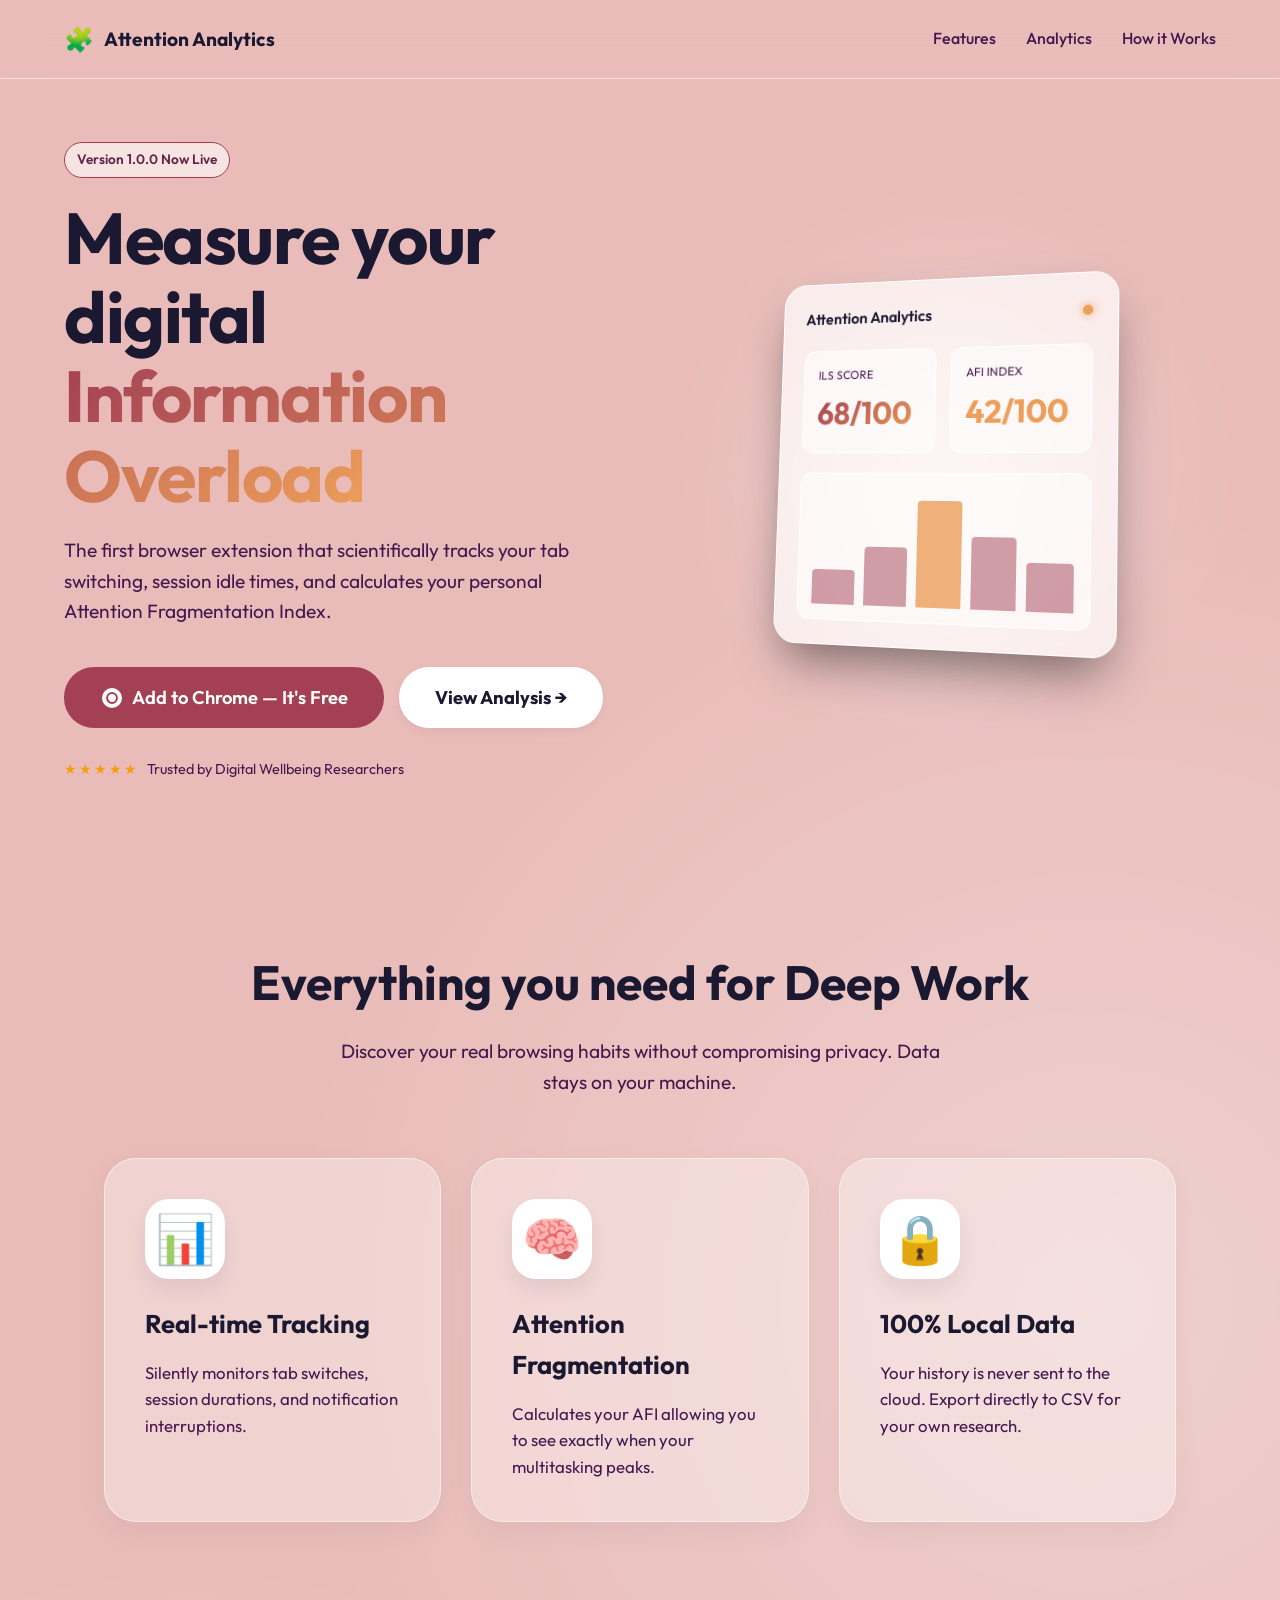
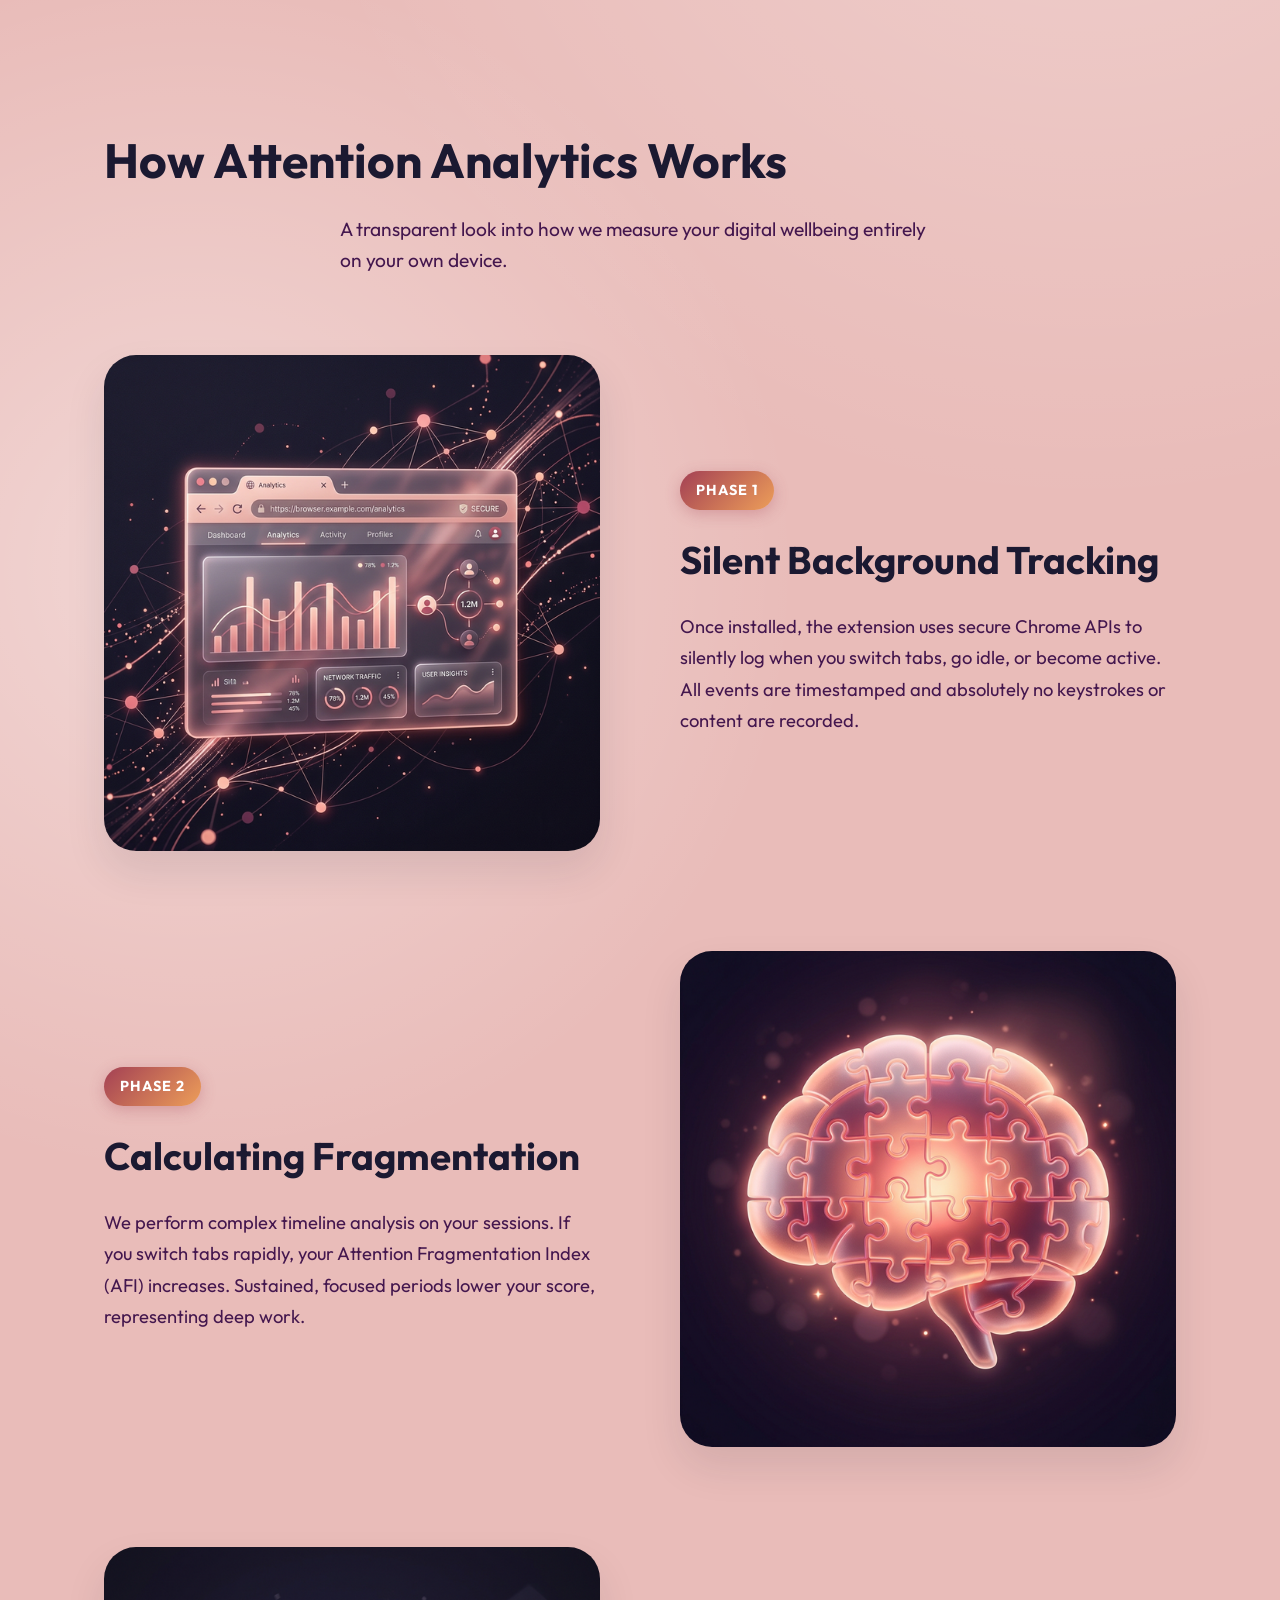
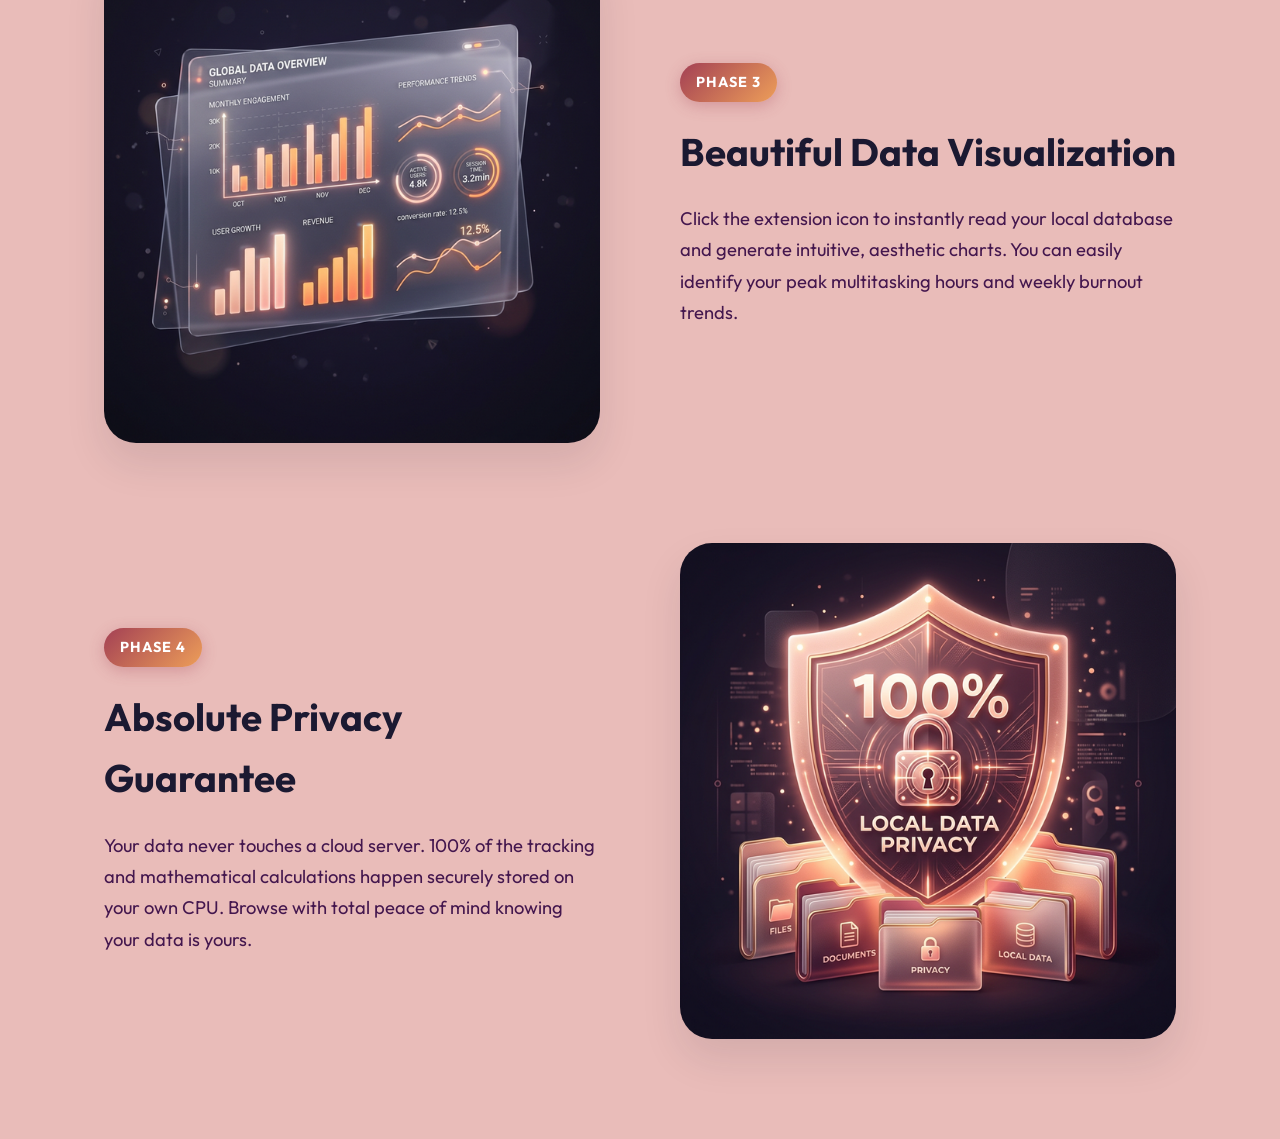
==== attention-website/index.html @ 777fd1c7 "feat: redesign how it works with 3D generated image assets and zig-zag layout" ====
<!DOCTYPE html>
<html lang="en">

<head>
  <meta charset="UTF-8">
  <meta name="viewport" content="width=device-width, initial-scale=1.0">
  <title>Attention Analytics | Regain Your Focus</title>
  <meta name="description"
    content="A powerful Chrome Extension that measures information overload and attention fragmentation using your real browsing activity.">
  <link rel="stylesheet" href="style.css">
  <!-- Fonts -->
  <link rel="preconnect" href="https://fonts.googleapis.com">
  <link rel="preconnect" href="https://fonts.gstatic.com" crossorigin>
  <link href="https://fonts.googleapis.com/css2?family=Outfit:wght@300;400;500;600;700&display=swap" rel="stylesheet">
</head>

<body>

  <!-- Navigation -->
  <nav class="navbar">
    <div class="logo">
      <div class="logo-icon">🧩</div>
      <span class="logo-text">Attention Analytics</span>
    </div>
    <div class="nav-links">
      <a href="#features" class="active">Features</a>
      <a href="analytics.html">Analytics</a>
      <a href="#how">How it Works</a>
    </div>
  </nav>

  <!-- Hero Section -->
  <header class="hero">
    <div class="hero-content">
      <div class="badge">Version 1.0.0 Now Live</div>
      <h1 class="hero-title">Measure your digital <span class="gradient-text">Information Overload</span></h1>
      <p class="hero-subtitle">The first browser extension that scientifically tracks your tab switching, session idle
        times, and calculates your personal Attention Fragmentation Index.</p>

      <div class="hero-cta">
        <button class="btn btn-primary btn-large" onclick="triggerInstall()">
          <svg class="chrome-icon" viewBox="0 0 24 24" fill="currentColor">
            <path
              d="M12 2A10 10 0 0 0 2 12a10 10 0 0 0 10 10 10 10 0 0 0 10-10A10 10 0 0 0 12 2Zm0 4.1a5.9 5.9 0 0 1 5.9 5.9 6 6 0 0 1-5.9 6.1 6 6 0 0 1-5.9-6.1A5.9 5.9 0 0 1 12 6.1Zm0 2a3.9 3.9 0 0 0-3.9 3.9A3.9 3.9 0 0 0 12 16a4 4 0 0 0 3.9-4 3.9 3.9 0 0 0-3.9-3.9Z" />
          </svg>
          Add to Chrome — It's Free
        </button>
        <a href="analytics.html" class="btn btn-secondary btn-large">View Analysis →</a>
      </div>
      <div class="social-proof">
        <span class="stars">★★★★★</span> Trusted by Digital Wellbeing Researchers
      </div>
    </div>

    <div class="hero-visual">
      <div class="glass-orb orb-1"></div>
      <div class="glass-orb orb-2"></div>

      <!-- Mock Extension UI -->
      <div class="mock-extension">
        <div class="mock-header">
          <span>Attention Analytics</span>
          <span class="status-dot"></span>
        </div>
        <div class="mock-score-board">
          <div class="mock-score-card">
            <span class="mock-score-title">ILS Score</span>
            <span class="mock-score-val gradient-text">68/100</span>
          </div>
          <div class="mock-score-card">
            <span class="mock-score-title">AFI Index</span>
            <span class="mock-score-val text-warning">42/100</span>
          </div>
        </div>
        <div class="mock-chart">
          <!-- Small CSS chart visualization -->
          <div class="bar" style="height: 30%"></div>
          <div class="bar" style="height: 50%"></div>
          <div class="bar bar-peak" style="height: 90%"></div>
          <div class="bar" style="height: 60%"></div>
          <div class="bar" style="height: 40%"></div>
        </div>
      </div>
    </div>
  </header>

  <!-- Features Grid -->
  <section id="features" class="features">
    <div class="section-title">
      <h2>Everything you need for Deep Work</h2>
      <p>Discover your real browsing habits without compromising privacy. Data stays on your machine.</p>
    </div>

    <div class="features-grid">
      <div class="feature-card">
        <div class="feature-icon">📊</div>
        <h3>Real-time Tracking</h3>
        <p>Silently monitors tab switches, session durations, and notification interruptions.</p>
      </div>
      <div class="feature-card">
        <div class="feature-icon">🧠</div>
        <h3>Attention Fragmentation</h3>
        <p>Calculates your AFI allowing you to see exactly when your multitasking peaks.</p>
      </div>
      <div class="feature-card">
        <div class="feature-icon">🔒</div>
        <h3>100% Local Data</h3>
        <p>Your history is never sent to the cloud. Export directly to CSV for your own research.</p>
      </div>
    </div>
  </section>

  <!-- How It Works Section -->
  <section id="how" class="how-it-works">
    <div class="section-title">
      <h2>How Attention Analytics Works</h2>
      <p>A transparent look into how we measure your digital wellbeing entirely on your own device.</p>
    </div>

    <div class="how-steps">
      <!-- Step 1 -->
      <div class="how-step">
        <div class="how-image">
          <img src="assets/how-tracking.png" alt="Silent Background Tracking Illustration">
        </div>
        <div class="how-content">
          <div class="step-badge">Phase 1</div>
          <h3>Silent Background Tracking</h3>
          <p>Once installed, the extension uses secure Chrome APIs to silently log when you switch tabs, go idle, or become active. All events are timestamped and absolutely no keystrokes or content are recorded.</p>
        </div>
      </div>
      
      <!-- Step 2 -->
      <div class="how-step reverse">
        <div class="how-image">
          <img src="assets/how-fragmentation.png" alt="Calculating Fragmentation Illustration">
        </div>
        <div class="how-content">
          <div class="step-badge">Phase 2</div>
          <h3>Calculating Fragmentation</h3>
          <p>We perform complex timeline analysis on your sessions. If you switch tabs rapidly, your Attention Fragmentation Index (AFI) increases. Sustained, focused periods lower your score, representing deep work.</p>
        </div>
      </div>

      <!-- Step 3 -->
      <div class="how-step">
        <div class="how-image">
          <img src="assets/how-visualization.png" alt="Visualizing Your Digital Diet Illustration">
        </div>
        <div class="how-content">
          <div class="step-badge">Phase 3</div>
          <h3>Beautiful Data Visualization</h3>
          <p>Click the extension icon to instantly read your local database and generate intuitive, aesthetic charts. You can easily identify your peak multitasking hours and weekly burnout trends.</p>
        </div>
      </div>

      <!-- Step 4 -->
      <div class="how-step reverse">
        <div class="how-image">
          <img src="assets/how-privacy.png" alt="Absolute Privacy Guarantee Illustration">
        </div>
        <div class="how-content">
          <div class="step-badge">Phase 4</div>
          <h3>Absolute Privacy Guarantee</h3>
          <p>Your data never touches a cloud server. 100% of the tracking and mathematical calculations happen securely stored on your own CPU. Browse with total peace of mind knowing your data is yours.</p>
        </div>
      </div>
    </div>
  </section>

  <!-- Fake Installer Modal -->
  <div id="installModal" class="modal-overlay">
    <div class="modal">
      <div class="modal-close" onclick="closeModal()">✕</div>
      <div style="display: flex; align-items:flex-start; gap: 1rem;">
        <img src="../attention-extension/icons/icon48.png" alt="Icon" class="modal-icon"
          onerror="this.src='[data-uri]'">
        <div>
          <h3 style="margin-bottom: 5px;">Add "Attention Analytics"?</h3>
          <p style="color: var(--text-muted); font-size: 0.9rem;">It can:</p>
          <ul class="modal-permissions">
            <li>Read your browsing history</li>
            <li>Display notifications</li>
            <li>Manage your apps, extensions, and themes</li>
          </ul>
        </div>
      </div>

      <div class="modal-actions">
        <button class="btn btn-outline" onclick="closeModal()">Cancel</button>
        <button class="btn btn-primary" onclick="confirmInstall()">Add Extension</button>
      </div>
    </div>
  </div>

  <script src="main.js"></script>
</body>

</html>
---- attention-website/style.css ----
:root {
  --bg-dark: #E9BCB9; /* Lightest Peach Background */
  --bg-card: rgba(255, 255, 255, 0.45); /* Frosty White Panels */
  --border-subtle: rgba(255, 255, 255, 0.5);
  --text-primary: #1B1931; /* Darkest Navy/Plum */
  --text-muted: #44174E; /* Deep Berry */

  --brand-primary: #A34054; /* Rose Accent */
  --brand-hover: #662249; /* Darker Berry Hover */
  --brand-gradient: linear-gradient(135deg, #A34054, #ED9E59);
  --warning: #ED9E59; /* Orange/Peach Accent */

  --font-main: 'Outfit', sans-serif;
  --radius-lg: 24px;
  --radius-md: 12px;
}

* {
  margin: 0;
  padding: 0;
  box-sizing: border-box;
}

html {
  scroll-behavior: smooth;
}

body {
  background-color: var(--bg-dark);
  color: var(--text-primary);
  font-family: var(--font-main);
  line-height: 1.6;
  overflow-x: hidden;
  background-image:
    radial-gradient(circle at 15% 50%, rgba(255, 255, 255, 0.4), transparent 25%),
    radial-gradient(circle at 85% 30%, rgba(255, 255, 255, 0.3), transparent 25%);
}

/* Typography & Utilities */
.gradient-text {
  background: var(--brand-gradient);
  -webkit-background-clip: text;
  /* Safari/Chrome implementation */
  background-clip: text;
  /* Standard syntax */
  -webkit-text-fill-color: transparent;
  /* Safari/Chrome implementation */
  color: transparent;
  /* Fallback */
}

.text-warning {
  color: var(--warning);
}

/* Buttons */
.btn {
  display: inline-flex;
  align-items: center;
  justify-content: center;
  gap: 8px;
  padding: 10px 20px;
  border-radius: 8px;
  font-family: var(--font-main);
  font-weight: 600;
  font-size: 0.95rem;
  cursor: pointer;
  transition: all 0.2s ease;
  border: none;
  text-decoration: none;
}

.btn-primary {
  background: var(--brand-primary);
  color: white;
}

.btn-primary:hover {
  background: var(--brand-hover);
  transform: translateY(-2px);
  box-shadow: 0 10px 20px rgba(163, 64, 84, 0.3); /* Rose shadow */
}

.btn-secondary {
  background: white;
  color: #1B1931; /* Deep Plum */
  border: none;
  font-weight: 700;
  box-shadow: 0 4px 10px rgba(27, 25, 49, 0.05);
}

.btn-secondary:hover {
  background: rgba(255, 255, 255, 0.9);
  transform: translateY(-2px);
  box-shadow: 0 8px 15px rgba(27, 25, 49, 0.1);
}

.btn-outline {
  background: transparent;
  color: var(--brand-hover);
  border: 1px solid var(--brand-hover);
}

.btn-outline:hover {
  background: rgba(102, 34, 73, 0.1); /* brand-hover transparent */
}

.btn-large {
  padding: 16px 36px;
  font-size: 1.15rem;
  border-radius: 30px; /* High radius for pill shape */
}

.chrome-icon {
  width: 24px;
  height: 24px;
}

/* Navbar */
.navbar {
  display: flex;
  justify-content: space-between;
  align-items: center;
  padding: 20px 5%;
  border-bottom: 1px solid var(--border-subtle);
  background: rgba(233, 188, 185, 0.6); /* bg pastel somewhat transparent */
  backdrop-filter: blur(20px);
  position: sticky;
  top: 0;
  z-index: 100;
}

.logo {
  display: flex;
  align-items: center;
  gap: 10px;
  font-weight: 700;
  font-size: 1.2rem;
}

.logo-icon {
  font-size: 1.5rem;
}

.nav-links {
  display: flex;
  gap: 30px;
}

.nav-links a {
  color: var(--text-muted);
  text-decoration: none;
  font-weight: 500;
  transition: color 0.2s;
}

.nav-links a:hover {
  color: var(--text-primary);
}

/* Hero */
.hero {
  display: flex;
  min-height: 85vh;
  align-items: center;
  padding: 0 5%;
  gap: 50px;
}

.hero-content {
  flex: 1;
  max-width: 600px;
}

.hero-visual {
  flex: 1;
  position: relative;
  display: flex;
  justify-content: center;
  align-items: center;
}

.badge {
  display: inline-block;
  padding: 6px 12px;
  background: rgba(255, 255, 255, 0.6);
  border: 1px solid var(--brand-primary);
  color: var(--brand-hover);
  border-radius: 20px;
  font-size: 0.85rem;
  font-weight: 600;
  margin-bottom: 20px;
}

.hero-title {
  font-size: 4.5rem;
  line-height: 1.1;
  margin-bottom: 20px;
  letter-spacing: -0.02em;
}

.hero-subtitle {
  font-size: 1.2rem;
  color: var(--text-muted);
  margin-bottom: 40px;
  line-height: 1.6;
}

.hero-cta {
  display: flex;
  gap: 15px;
  margin-bottom: 30px;
}

.social-proof {
  color: var(--text-muted);
  font-size: 0.9rem;
  display: flex;
  align-items: center;
  gap: 8px;
}

.stars {
  color: #f59e0b;
  letter-spacing: 2px;
}

/* Visual Orbs & Mock UI */
.glass-orb {
  position: absolute;
  border-radius: 50%;
  filter: blur(80px);
  z-index: -1;
}

.orb-1 {
  width: 300px;
  height: 300px;
  background: rgba(255, 255, 255, 0.4);
  top: 10%;
  right: 20%;
  animation: float 6s ease-in-out infinite;
}

.orb-2 {
  width: 200px;
  height: 200px;
  background: rgba(255, 255, 255, 0.5);
  bottom: 10%;
  left: 30%;
  animation: float 8s ease-in-out infinite reverse;
}

@keyframes float {
  0% {
    transform: translateY(0px) scale(1);
  }

  50% {
    transform: translateY(-20px) scale(1.05);
  }

  100% {
    transform: translateY(0px) scale(1);
  }
}

.mock-extension {
  width: 350px;
  background: rgba(255, 255, 255, 0.7);
  backdrop-filter: blur(20px);
  border: 1px solid white;
  border-radius: var(--radius-lg);
  padding: 24px;
  box-shadow: 0 25px 50px -12px rgba(0, 0, 0, 0.5);
  transform: perspective(1000px) rotateY(-15deg) rotateX(5deg);
  transition: transform 0.5s ease;
}

.mock-extension:hover {
  transform: perspective(1000px) rotateY(0deg) rotateX(0deg);
}

.mock-header {
  display: flex;
  justify-content: space-between;
  align-items: center;
  margin-bottom: 20px;
  font-weight: 600;
}

.status-dot {
  width: 10px;
  height: 10px;
  background: #ED9E59;
  border-radius: 50%;
  box-shadow: 0 0 10px #ED9E59;
}

.mock-score-board {
  display: flex;
  gap: 15px;
  margin-bottom: 20px;
}

.mock-score-card {
  flex: 1;
  background: rgba(255, 255, 255, 0.5);
  border: 1px solid white;
  padding: 15px;
  border-radius: var(--radius-md);
  display: flex;
  flex-direction: column;
}

.mock-score-title {
  font-size: 0.75rem;
  color: var(--text-muted);
  text-transform: uppercase;
  margin-bottom: 5px;
}

.mock-score-val {
  font-size: 2rem;
  font-weight: 700;
}

.mock-chart {
  height: 150px;
  background: rgba(255, 255, 255, 0.5);
  border-radius: var(--radius-md);
  border: 1px solid white;
  display: flex;
  align-items: flex-end;
  justify-content: space-between;
  padding: 15px;
  gap: 10px;
}

.bar {
  flex: 1;
  background: var(--brand-primary);
  opacity: 0.5;
  border-radius: 4px 4px 0 0;
  transition: height 1s ease;
}

.bar-peak {
  background: var(--warning);
  opacity: 0.8;
}

/* Features Section */
.features {
  padding: 100px 5%;
  max-width: 1200px;
  margin: 0 auto;
  text-align: center;
}

.section-title h2 {
  font-size: 3rem;
  margin-bottom: 15px;
}

.section-title p {
  color: var(--text-muted);
  font-size: 1.2rem;
  max-width: 600px;
  margin: 0 auto 60px;
}

.features-grid {
  display: grid;
  grid-template-columns: repeat(3, 1fr);
  gap: 30px;
}

.feature-card {
  background: rgba(255, 255, 255, 0.35);
  border: 1px solid rgba(255, 255, 255, 0.5);
  border-radius: 32px;
  padding: 40px;
  text-align: left;
  transition: all 0.4s cubic-bezier(0.175, 0.885, 0.32, 1.275);
  box-shadow: 0 10px 30px rgba(27, 25, 49, 0.05);
}

.feature-card:hover {
  transform: translateY(-12px);
  border-color: rgba(255, 255, 255, 0.8);
  box-shadow: 0 20px 40px rgba(68, 23, 78, 0.15);
  background: rgba(255, 255, 255, 0.45);
}

.feature-icon {
  font-size: 3rem;
  margin-bottom: 25px;
  display: flex;
  align-items: center;
  justify-content: center;
  width: 80px;
  height: 80px;
  background: #ffffff;
  border-radius: 24px;
  box-shadow: 0 10px 20px rgba(27, 25, 49, 0.08); /* Icon shadow */
  transition: transform 0.5s cubic-bezier(0.175, 0.885, 0.32, 1.275);
}

.feature-card:hover .feature-icon {
  transform: scale(1.15) rotate(8deg);
  box-shadow: 0 15px 25px rgba(27, 25, 49, 0.12);
}

.feature-card h3 {
  font-size: 1.6rem;
  font-weight: 700;
  color: var(--text-primary);
  margin-bottom: 15px;
}

.feature-card p {
  color: var(--text-muted);
  font-size: 1.05rem;
  line-height: 1.6;
}

/* How It Works Zig-Zag */
.how-it-works {
  padding: 100px 5%;
  max-width: 1200px;
  margin: 0 auto;
}

.how-steps {
  display: flex;
  flex-direction: column;
  gap: 100px;
  margin-top: 80px;
}

.how-step {
  display: flex;
  align-items: center;
  gap: 80px;
}

.how-step.reverse {
  flex-direction: row-reverse;
}

.how-image {
  flex: 1;
  border-radius: 32px;
  overflow: hidden;
  box-shadow: 0 20px 40px rgba(27, 25, 49, 0.1);
  transition: transform 0.4s cubic-bezier(0.175, 0.885, 0.32, 1.275);
}

.how-image img {
  width: 100%;
  height: auto;
  display: block;
}

.how-image:hover {
  transform: translateY(-10px) scale(1.02);
  box-shadow: 0 30px 60px rgba(68, 23, 78, 0.2);
}

.how-content {
  flex: 1;
  text-align: left;
}

.step-badge {
  display: inline-block;
  padding: 8px 16px;
  background: var(--brand-gradient);
  color: white;
  border-radius: 20px;
  font-size: 0.9rem;
  font-weight: 700;
  margin-bottom: 20px;
  text-transform: uppercase;
  letter-spacing: 1px;
  box-shadow: 0 4px 15px rgba(163, 64, 84, 0.3);
}

.how-content h3 {
  font-size: 2.4rem;
  font-weight: 700;
  color: var(--text-primary);
  margin-bottom: 20px;
}

.how-content p {
  color: var(--text-muted);
  font-size: 1.15rem;
  line-height: 1.7;
}

/* Chrome Install Modal (Mock) */
.modal-overlay {
  position: fixed;
  top: 0;
  left: 0;
  right: 0;
  bottom: 0;
  background: rgba(0, 0, 0, 0.6);
  backdrop-filter: blur(5px);
  z-index: 1000;
  display: flex;
  justify-content: center;
  align-items: flex-start;
  padding-top: 100px;
  opacity: 0;
  pointer-events: none;
  transition: opacity 0.3s ease;
}

.modal-overlay.active {
  opacity: 1;
  pointer-events: auto;
}

.modal {
  background: white;
  color: #333;
  width: 420px;
  border-radius: 8px;
  padding: 24px;
  position: relative;
  box-shadow: 0 20px 40px rgba(0, 0, 0, 0.3);
  transform: translateY(-20px);
  transition: transform 0.3s cubic-bezier(0.175, 0.885, 0.32, 1.275);
}

.modal-overlay.active .modal {
  transform: translateY(0);
}

.modal-close {
  position: absolute;
  top: 15px;
  right: 15px;
  cursor: pointer;
  color: #999;
  font-size: 1.2rem;
}

.modal-close:hover {
  color: #333;
}

.modal-icon {
  width: 48px;
  height: 48px;
  border-radius: 8px;
}

.modal-permissions {
  margin: 15px 0 25px 0;
  padding-left: 20px;
  font-size: 0.9rem;
  color: #555;
}

.modal-permissions li {
  margin-bottom: 5px;
}

.modal-actions {
  display: flex;
  justify-content: flex-end;
  gap: 10px;
}

.modal-actions .btn {
  padding: 8px 16px;
  border-radius: 4px;
  font-weight: 500;
}

.modal-actions .btn-outline {
  border-color: #ddd;
  color: #333;
}

.modal-actions .btn-outline:hover {
  background: #f5f5f5;
}
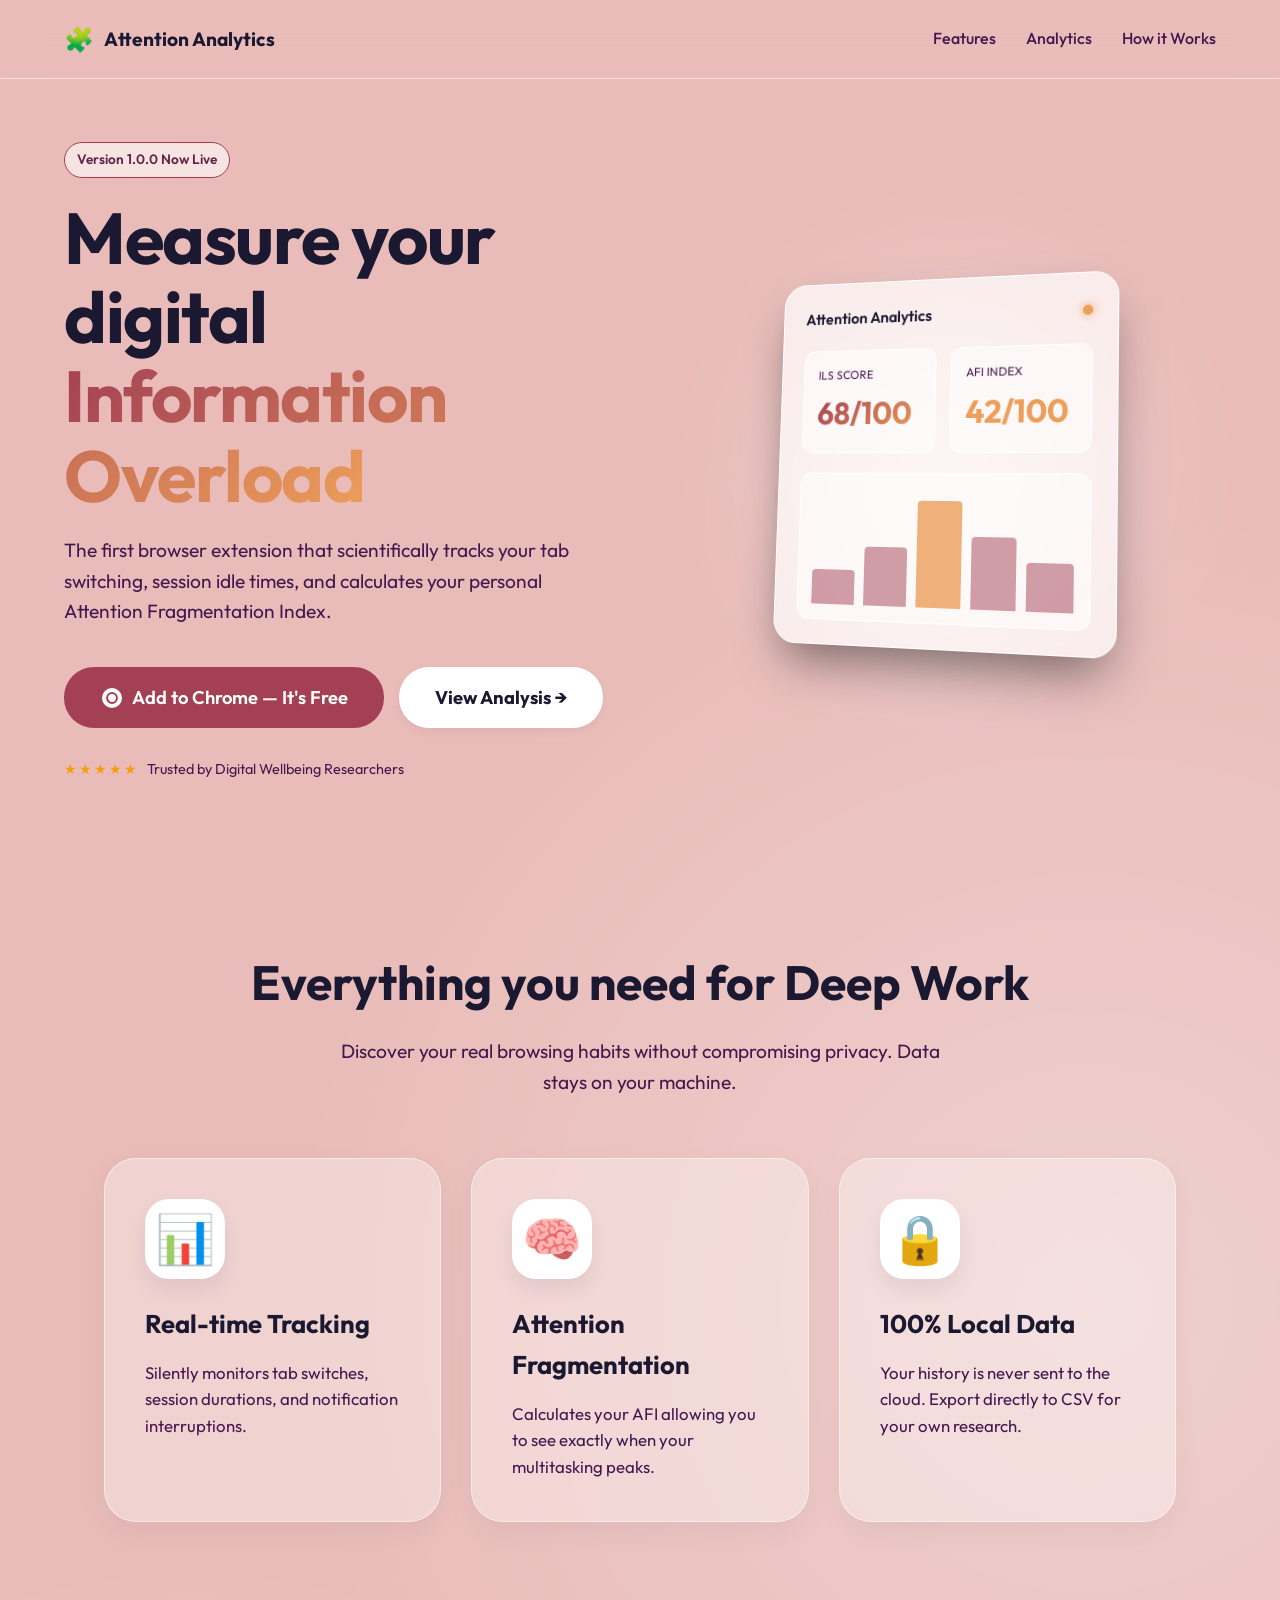
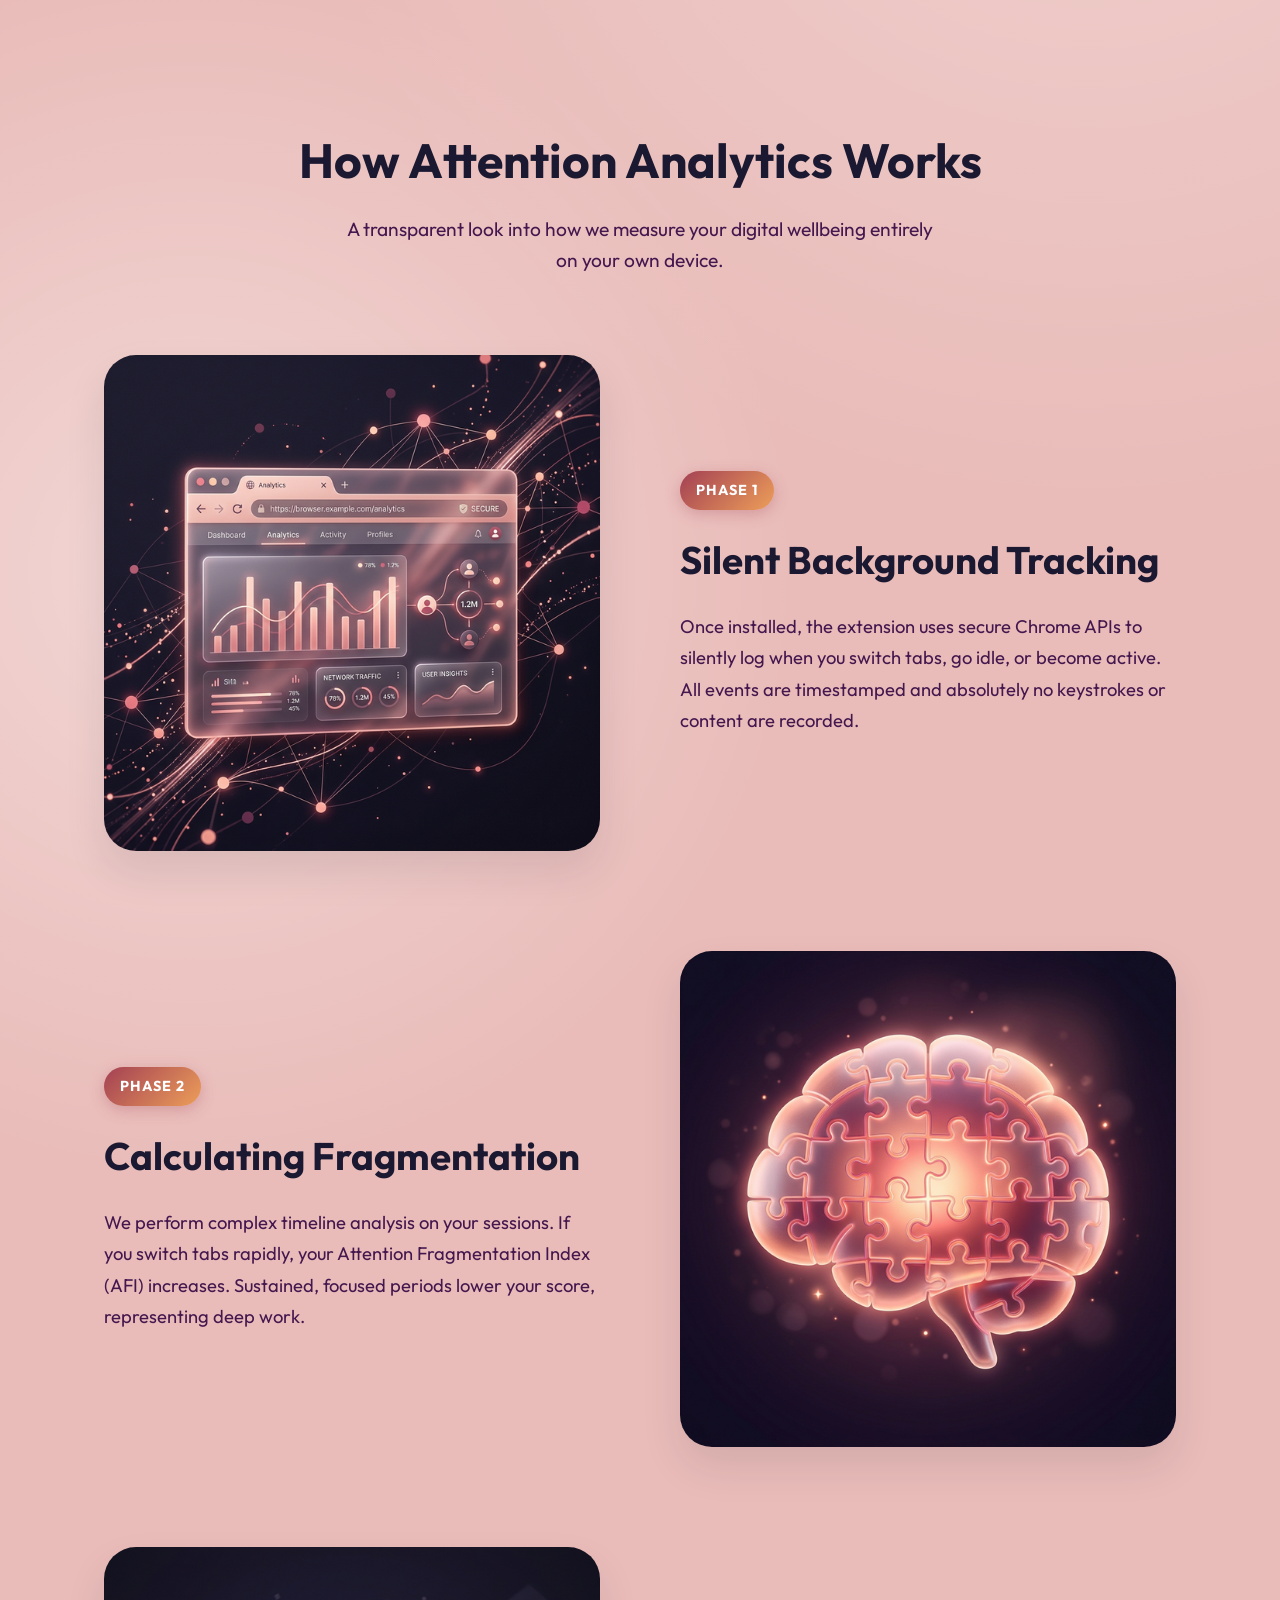
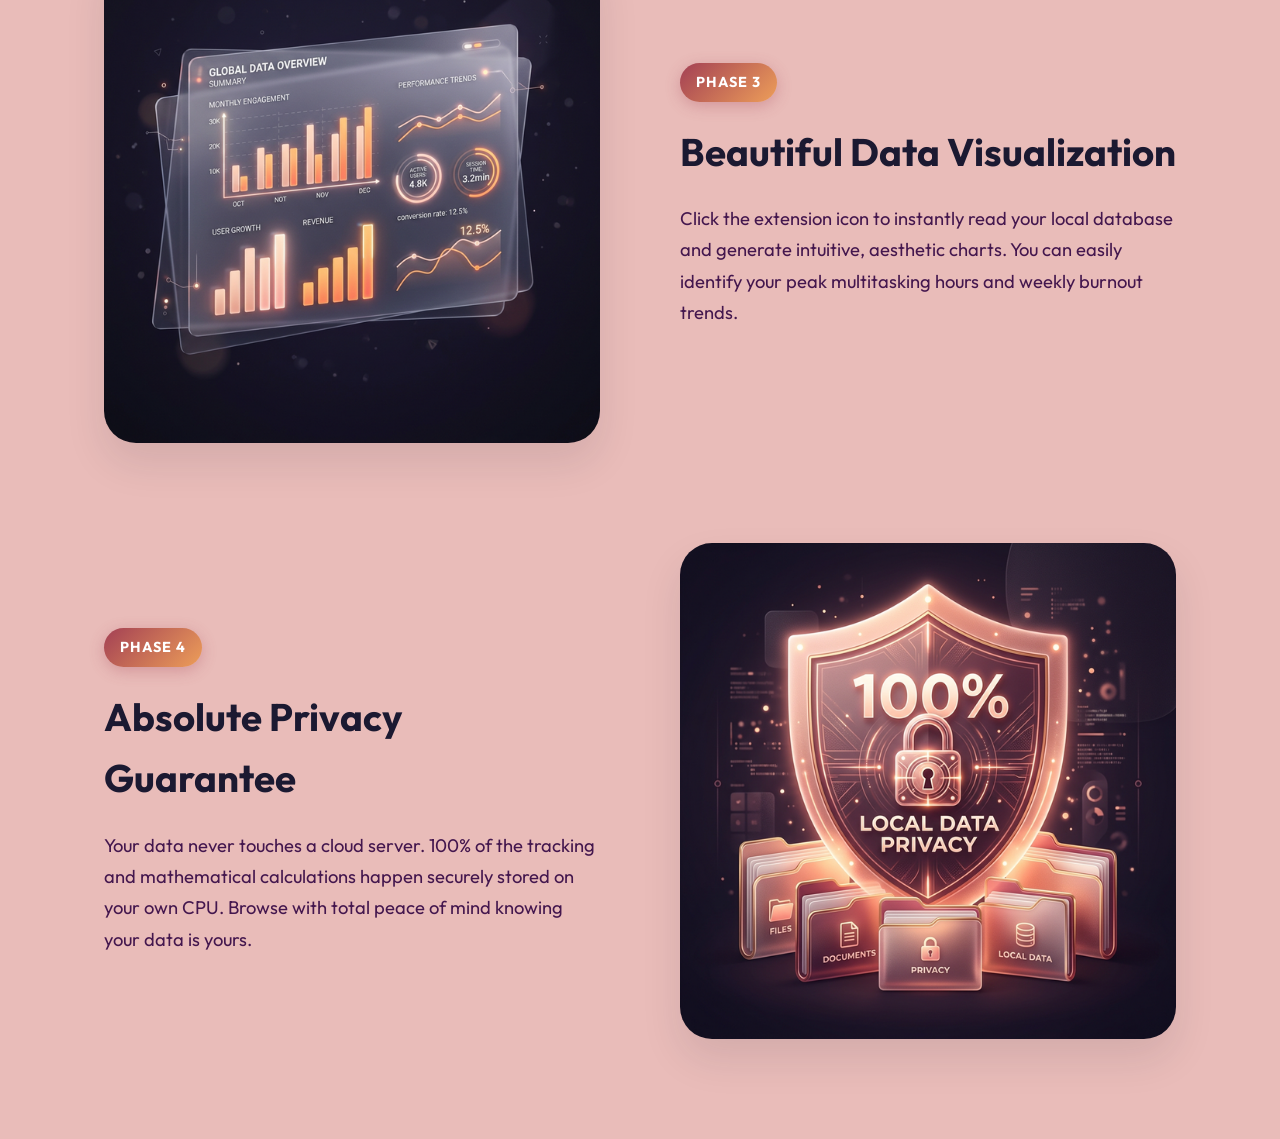
==== commit b46c25b3: "fix: bust CSS cache across all HTML pages" ====
--- a/attention-website/index.html
+++ b/attention-website/index.html
@@ -7,7 +7,7 @@
   <title>Attention Analytics | Regain Your Focus</title>
   <meta name="description"
     content="A powerful Chrome Extension that measures information overload and attention fragmentation using your real browsing activity.">
-  <link rel="stylesheet" href="style.css">
+  <link rel="stylesheet" href="style.css?v=1.1">
   <!-- Fonts -->
   <link rel="preconnect" href="https://fonts.googleapis.com">
   <link rel="preconnect" href="https://fonts.gstatic.com" crossorigin>
--- a/attention-website/style.css
+++ b/attention-website/style.css
@@ -355,6 +355,10 @@
   padding: 100px 5%;
   max-width: 1200px;
   margin: 0 auto;
+  text-align: center;
+}
+
+.section-title {
   text-align: center;
 }
 
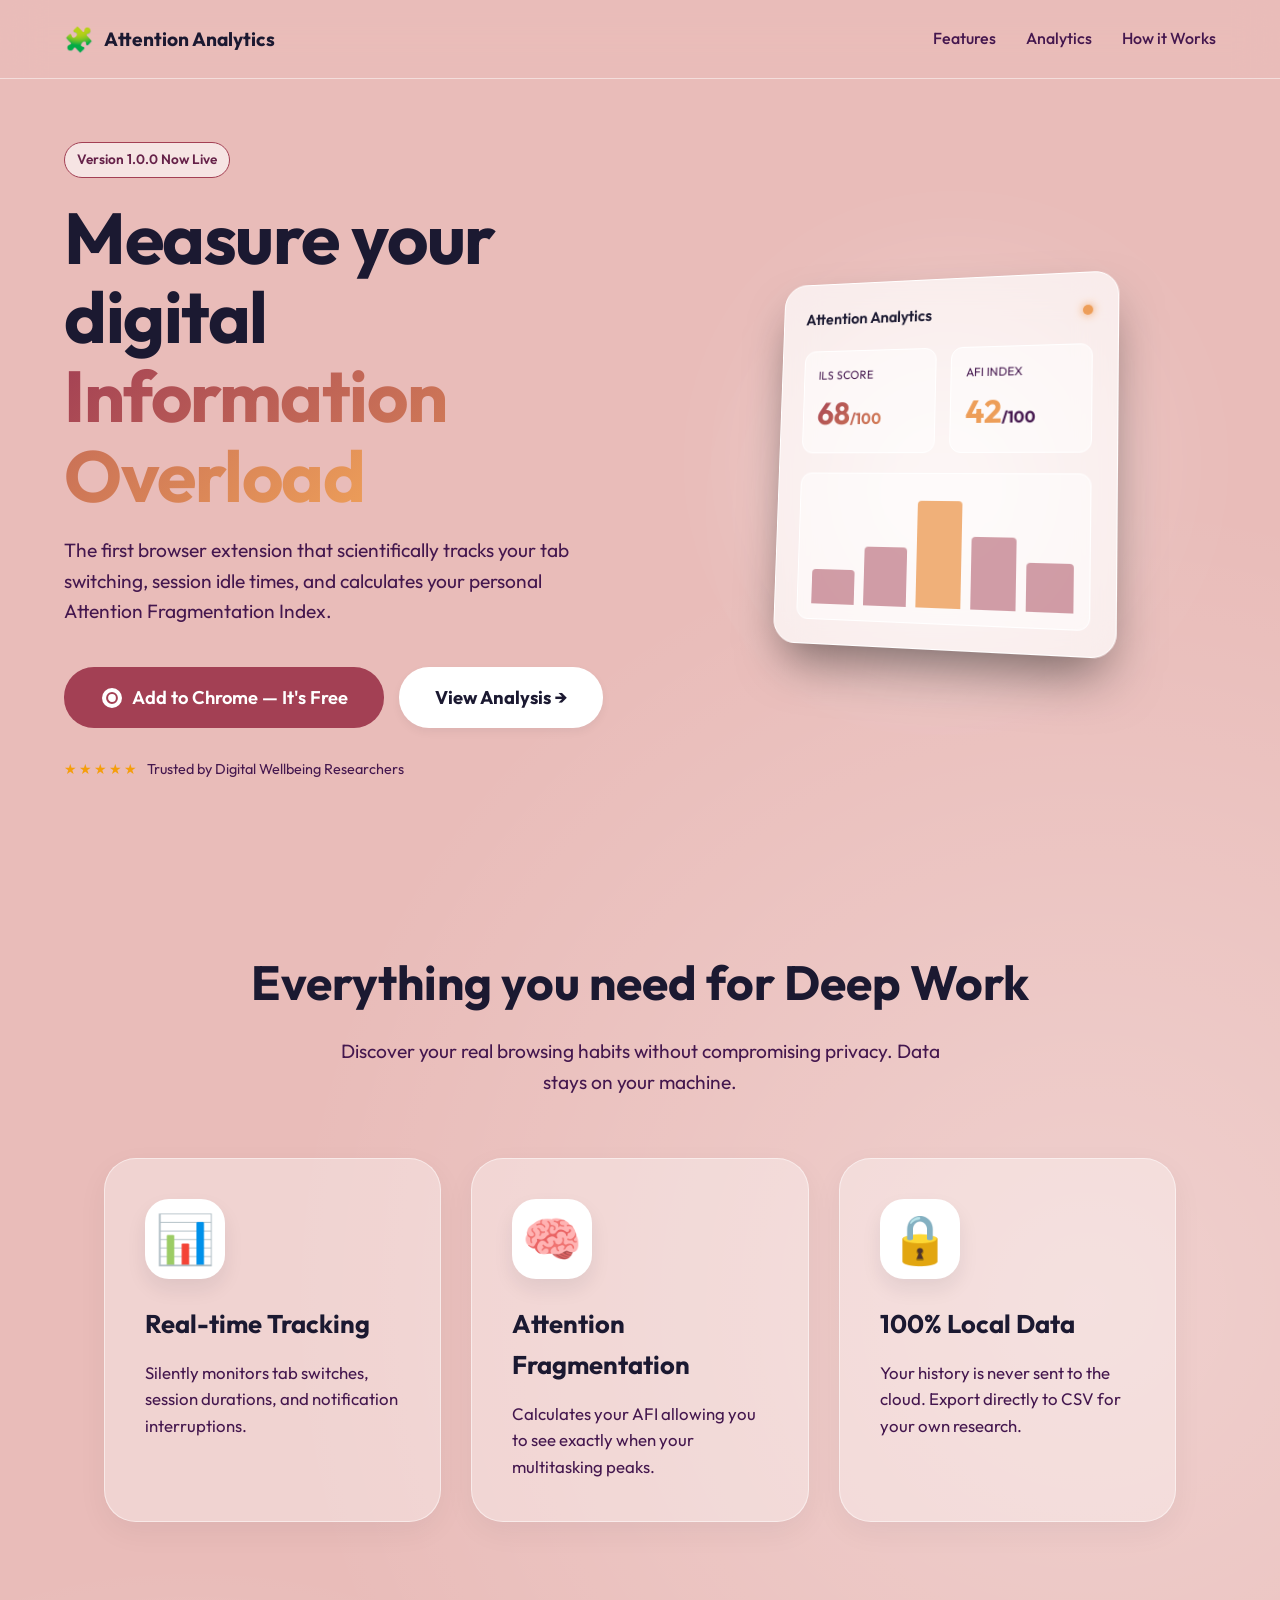
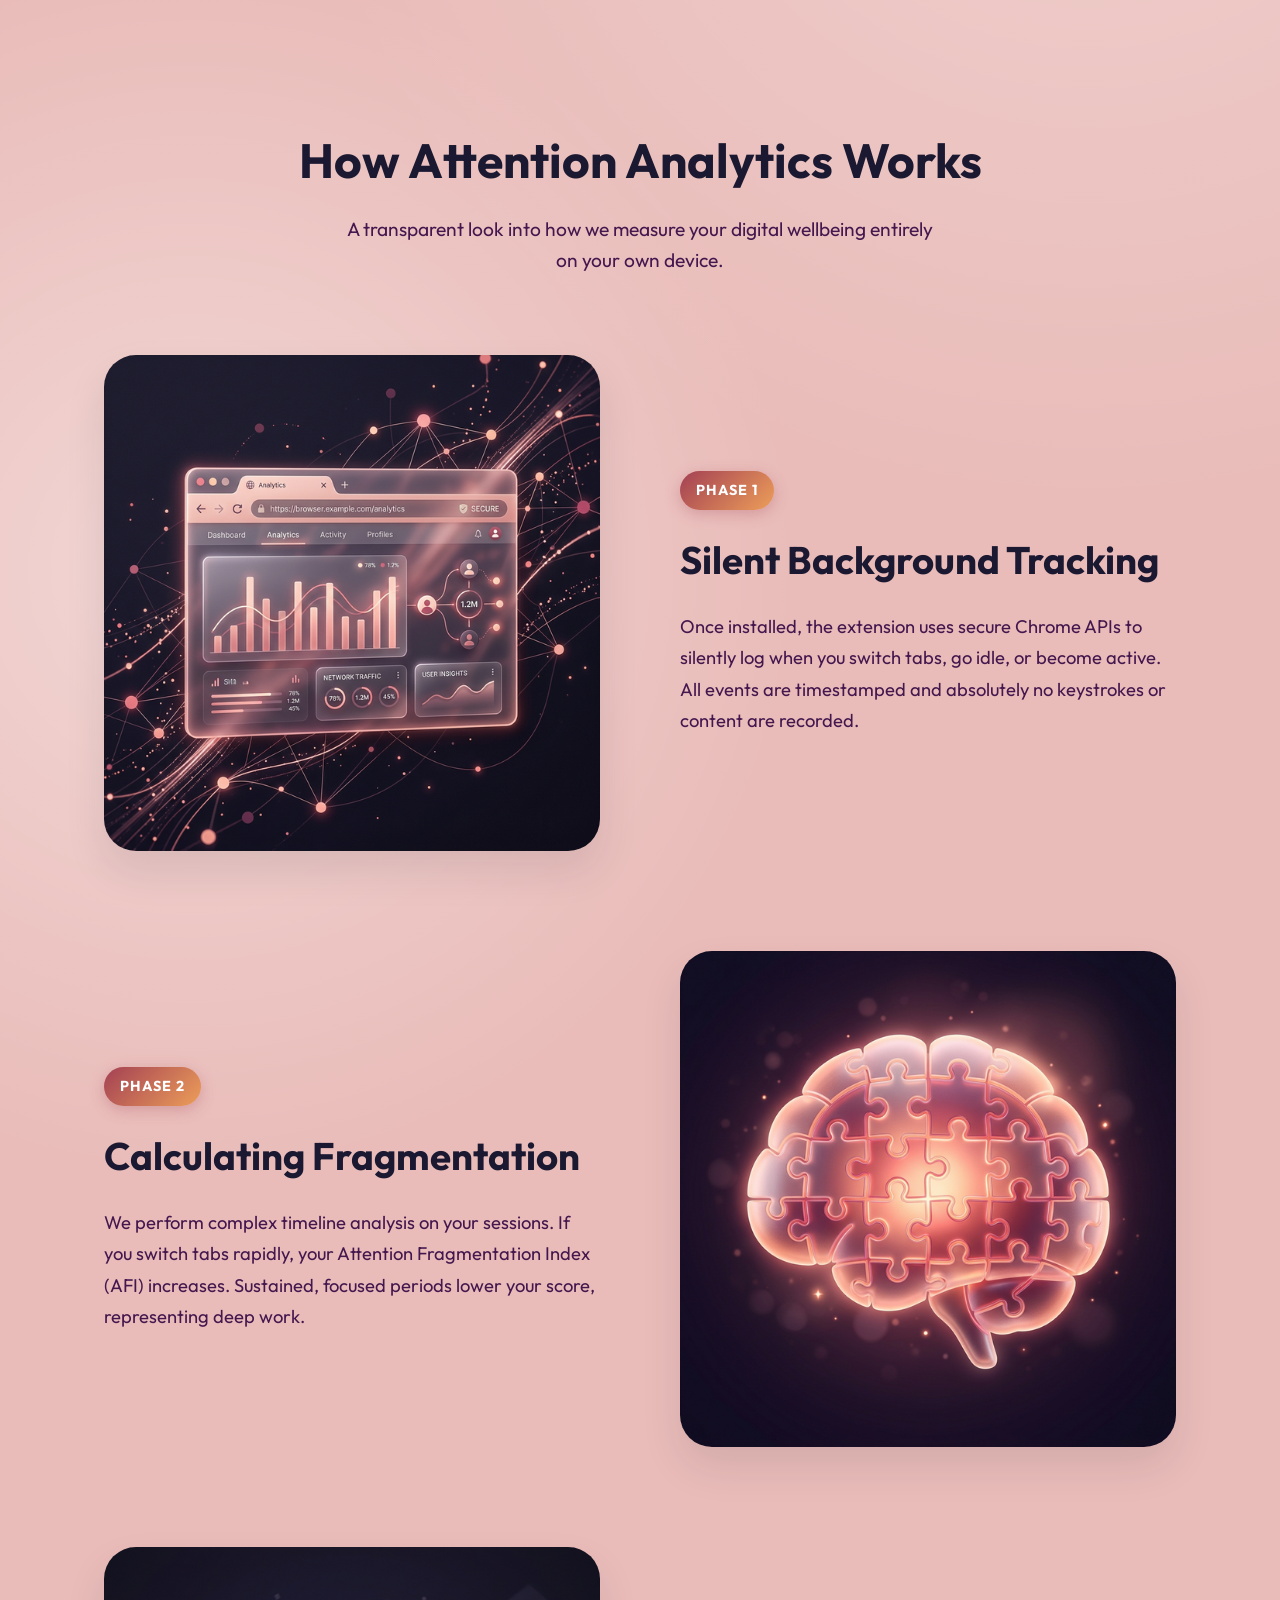
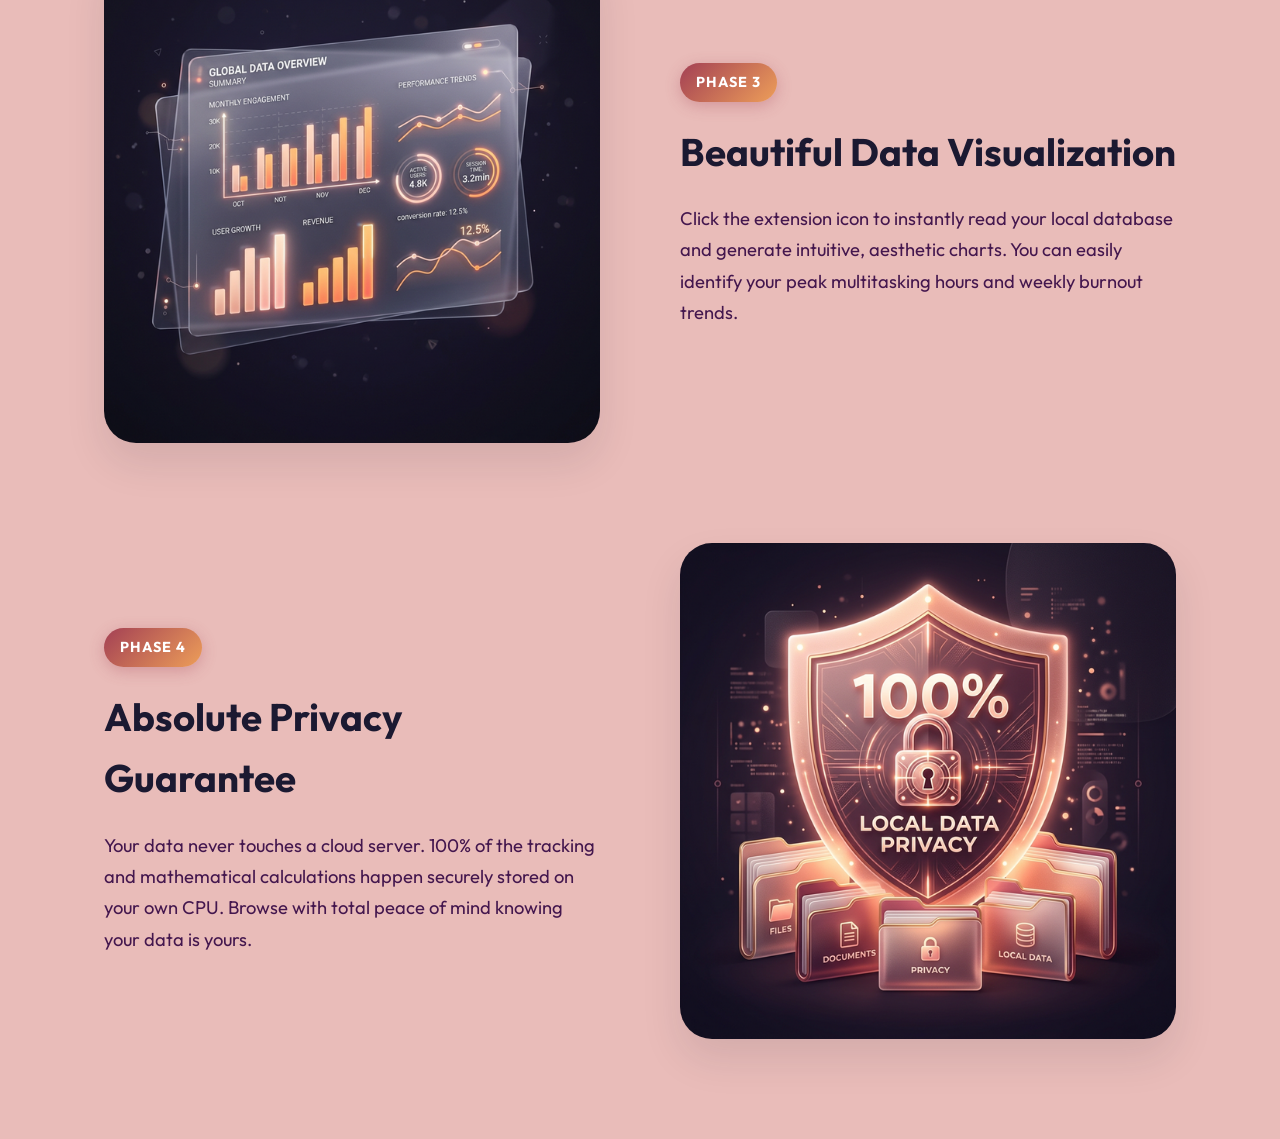
==== commit f2d65b48: "feat: animate hero mockup scores" ====
--- a/attention-website/index.html
+++ b/attention-website/index.html
@@ -7,7 +7,7 @@
   <title>Attention Analytics | Regain Your Focus</title>
   <meta name="description"
     content="A powerful Chrome Extension that measures information overload and attention fragmentation using your real browsing activity.">
-  <link rel="stylesheet" href="style.css?v=1.1">
+  <link rel="stylesheet" href="style.css">
   <!-- Fonts -->
   <link rel="preconnect" href="https://fonts.googleapis.com">
   <link rel="preconnect" href="https://fonts.gstatic.com" crossorigin>
@@ -65,11 +65,11 @@
         <div class="mock-score-board">
           <div class="mock-score-card">
             <span class="mock-score-title">ILS Score</span>
-            <span class="mock-score-val gradient-text">68/100</span>
+            <span class="mock-score-val gradient-text" id="hero-ils">68<span style="font-size:0.5em;color:var(--text-muted)">/100</span></span>
           </div>
           <div class="mock-score-card">
             <span class="mock-score-title">AFI Index</span>
-            <span class="mock-score-val text-warning">42/100</span>
+            <span class="mock-score-val text-warning" id="hero-afi">42<span style="font-size:0.5em;color:var(--text-muted)">/100</span></span>
           </div>
         </div>
         <div class="mock-chart">
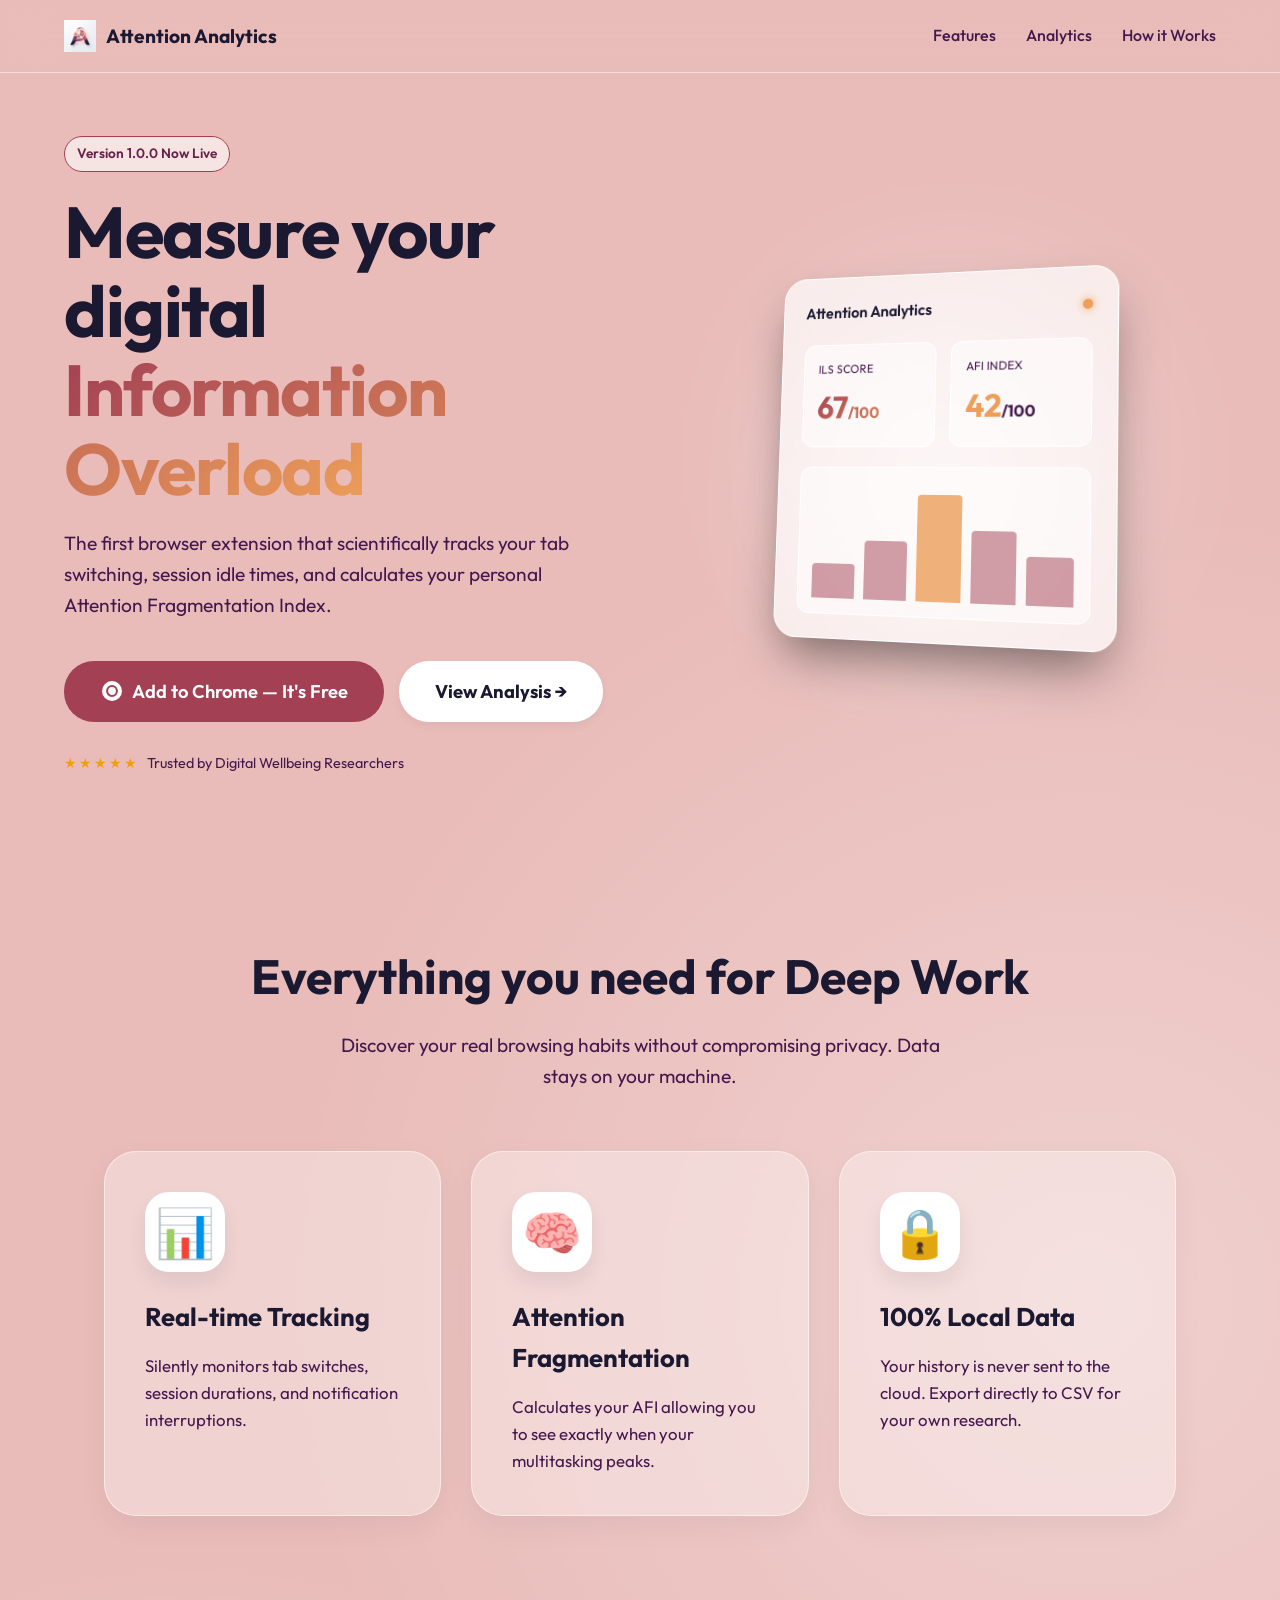
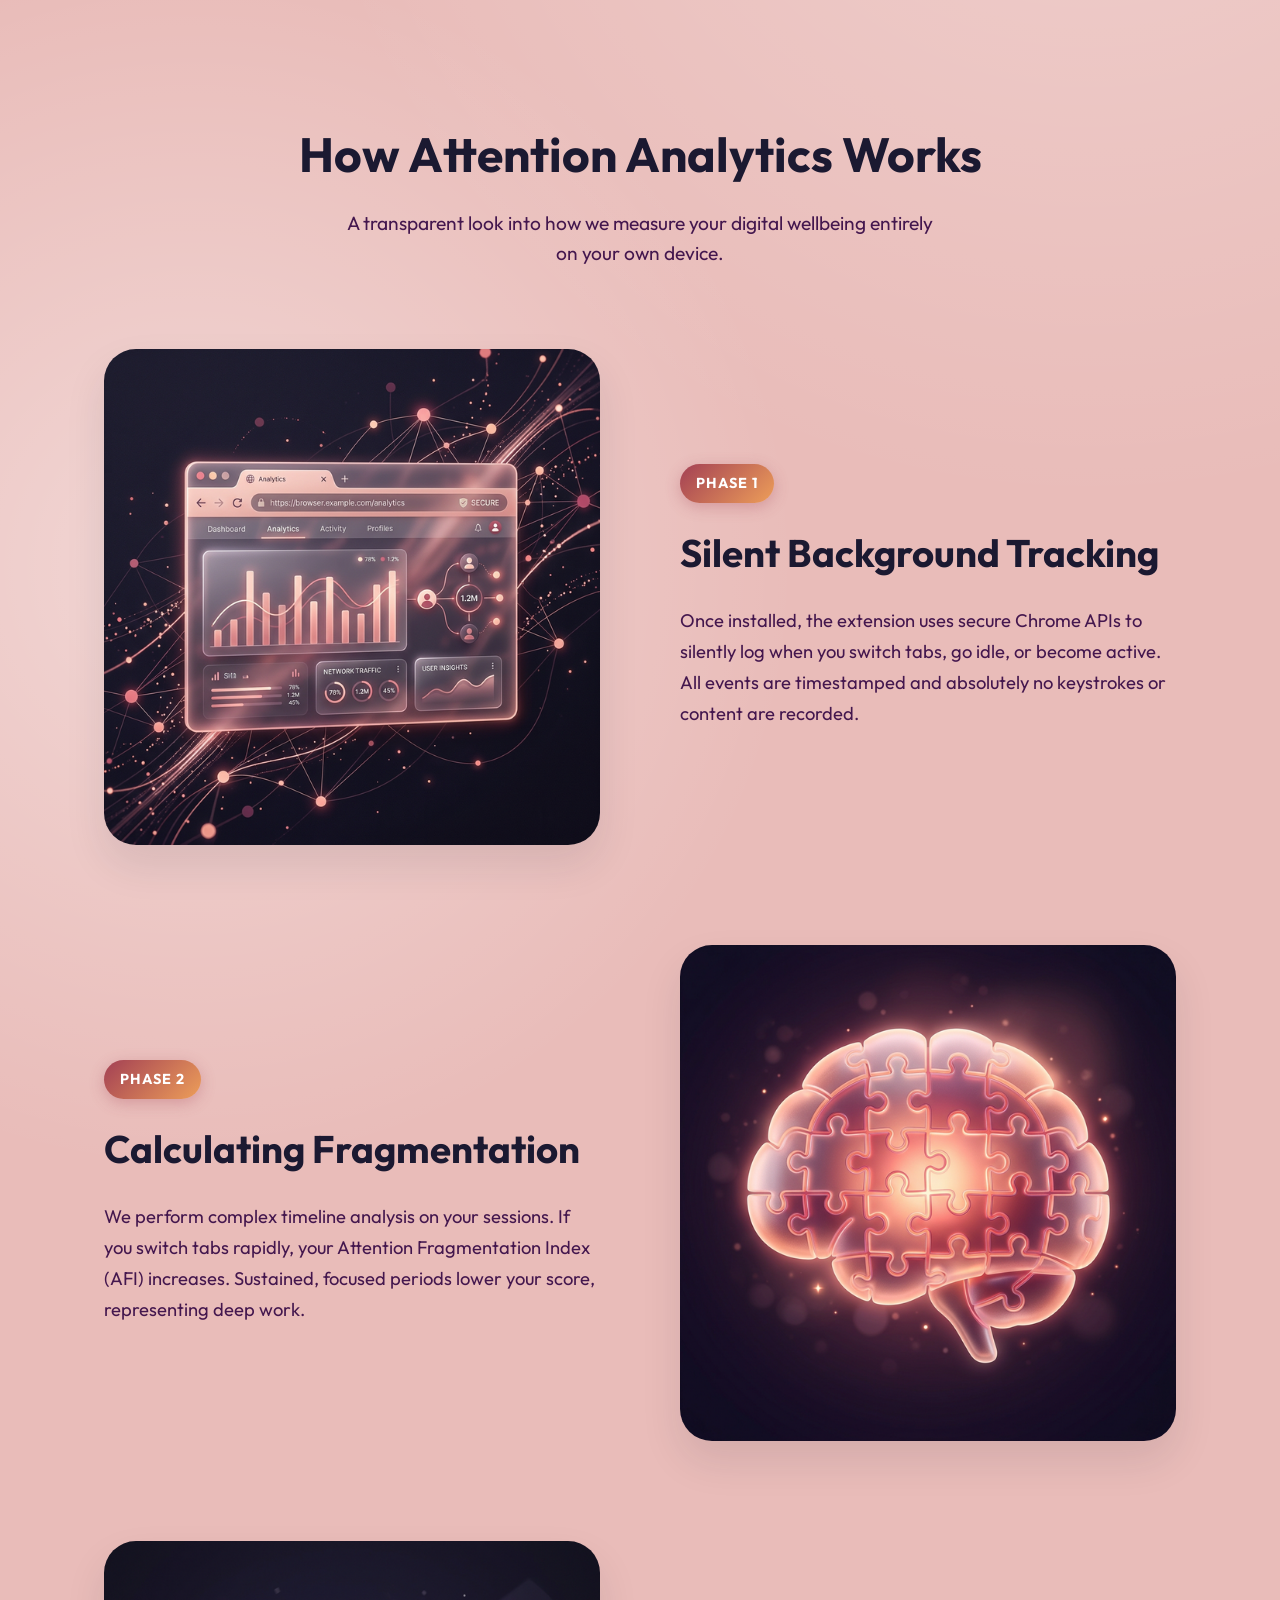
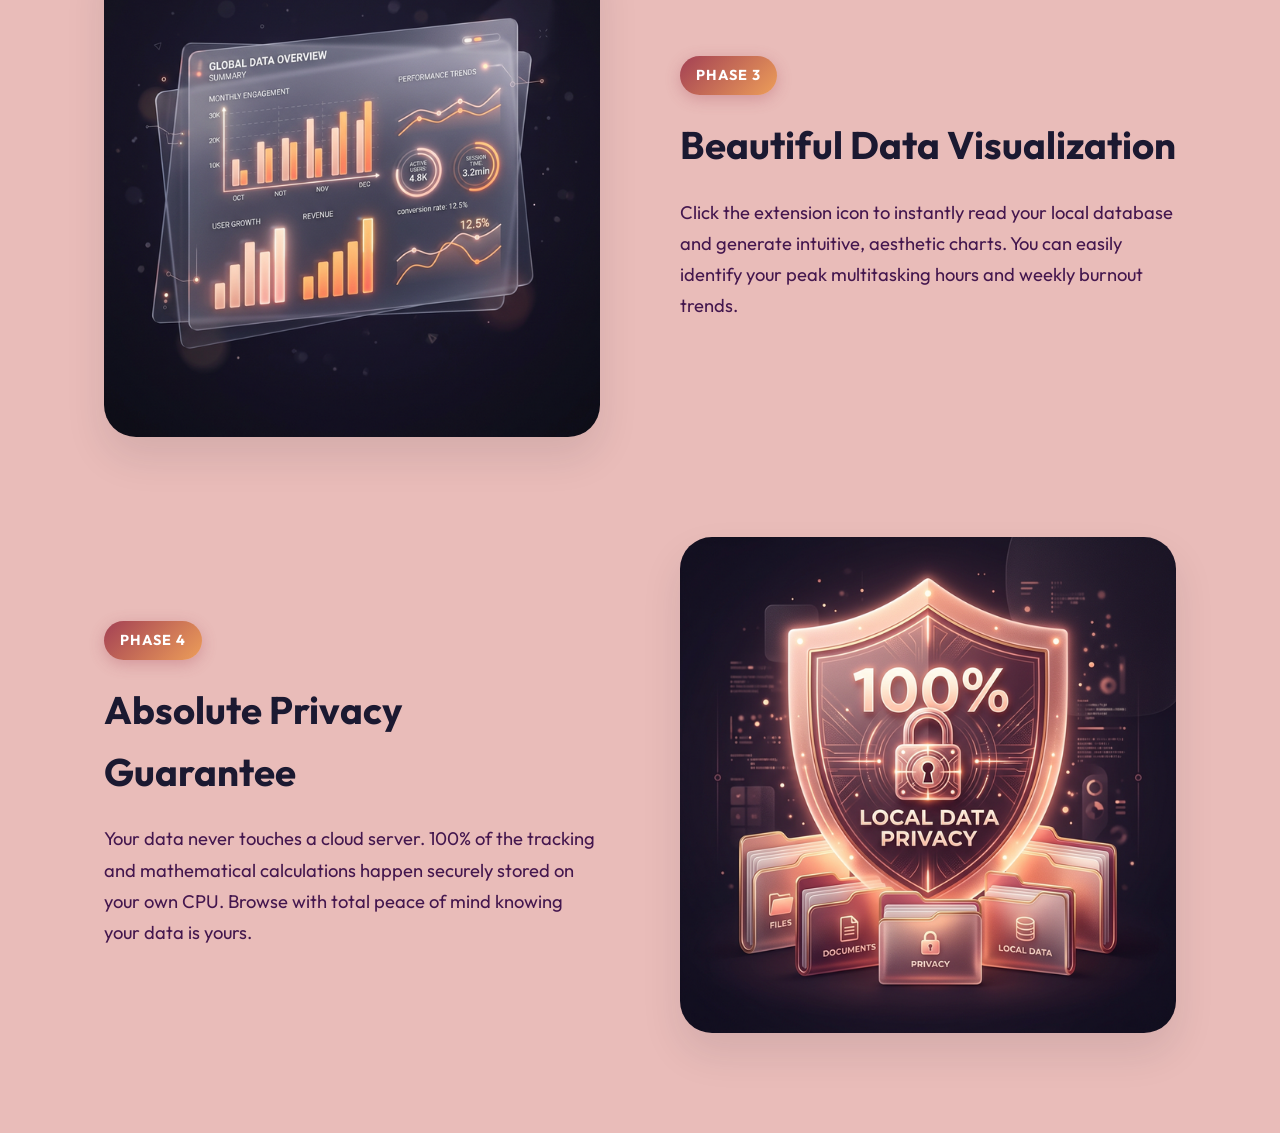
==== commit 69dcffb4: "feat: replace puzzle emoji with custom 3D generated logo" ====
--- a/attention-website/index.html
+++ b/attention-website/index.html
@@ -19,7 +19,7 @@
   <!-- Navigation -->
   <nav class="navbar">
     <div class="logo">
-      <div class="logo-icon">🧩</div>
+      <img src="assets/attention-logo.png" class="logo-img" alt="Attention Analytics Logo">
       <span class="logo-text">Attention Analytics</span>
     </div>
     <div class="nav-links">
--- a/attention-website/style.css
+++ b/attention-website/style.css
@@ -528,6 +528,17 @@
   pointer-events: auto;
 }
 
+.logo-img {
+  width: 32px;
+  height: 32px;
+  object-fit: contain;
+  transition: transform 0.3s ease;
+}
+
+.logo:hover .logo-img {
+  transform: rotate(-10deg) scale(1.1);
+}
+
 .modal {
   background: white;
   color: #333;
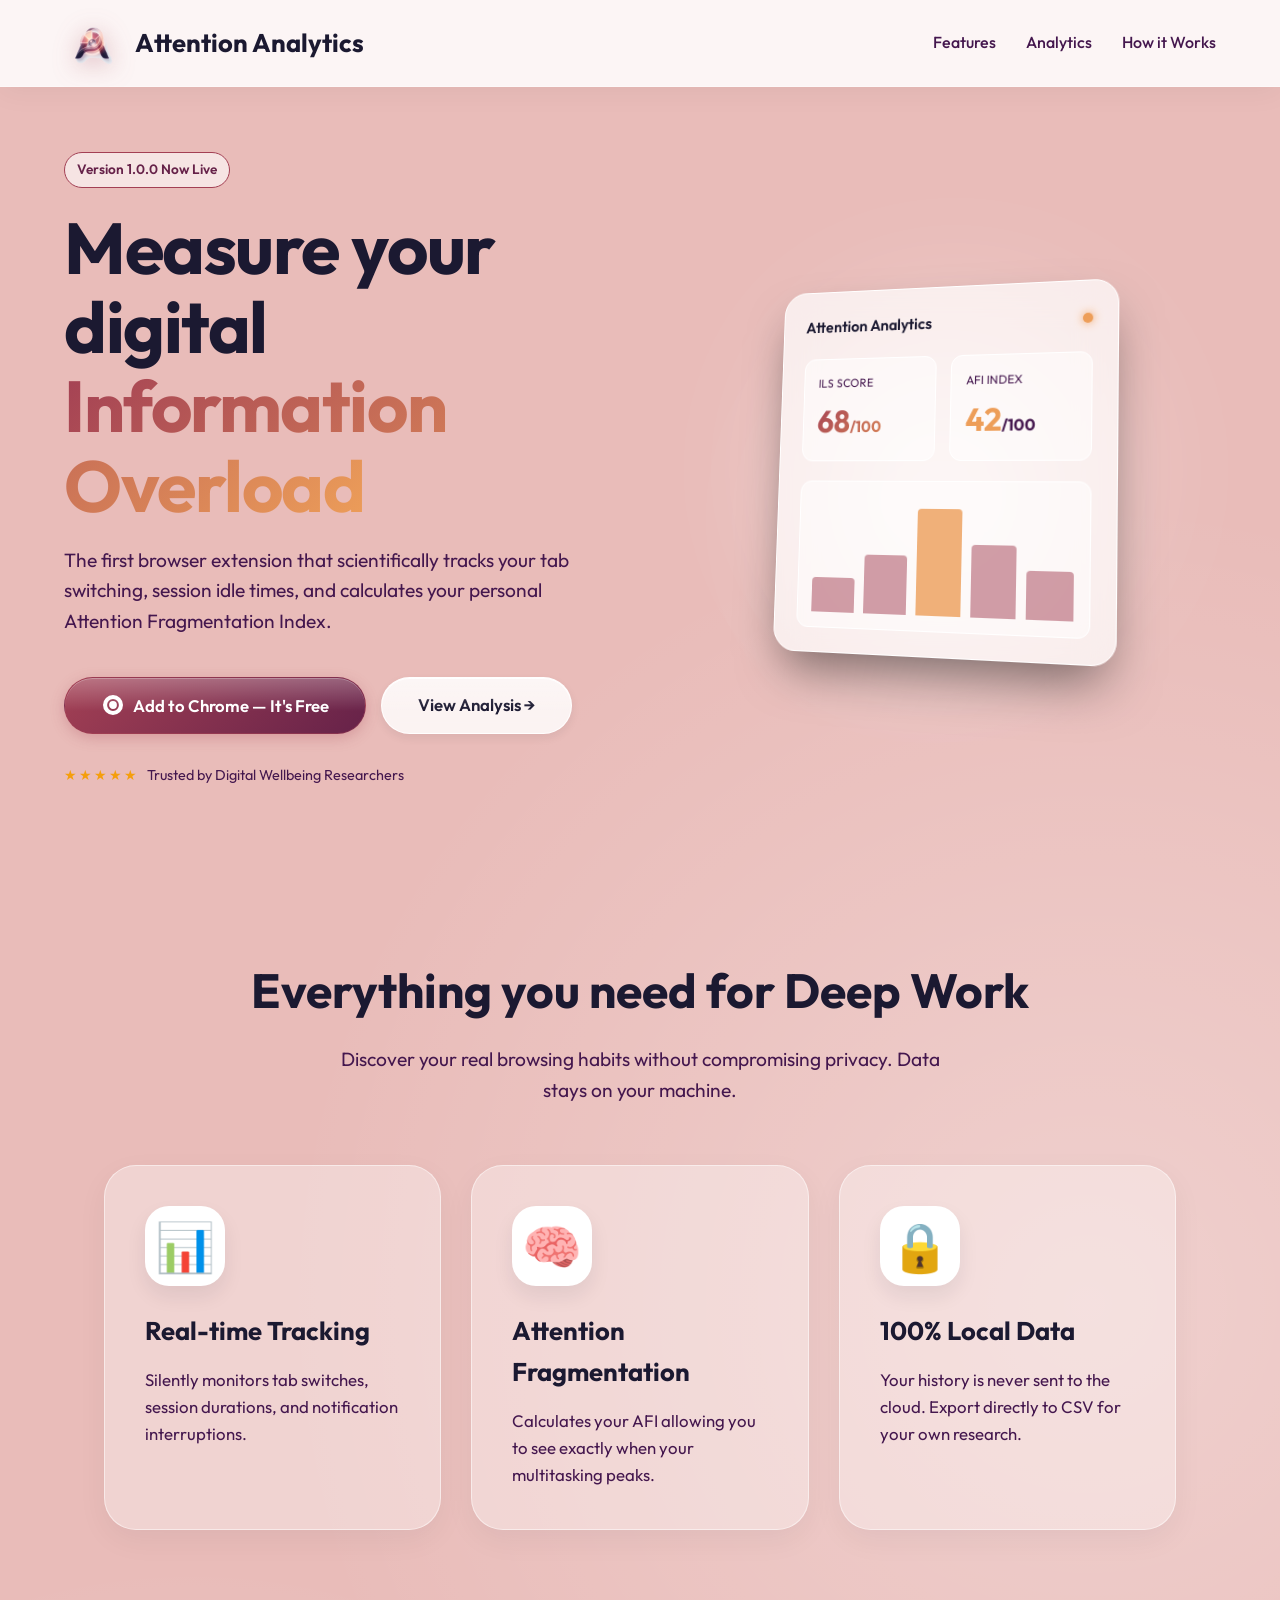
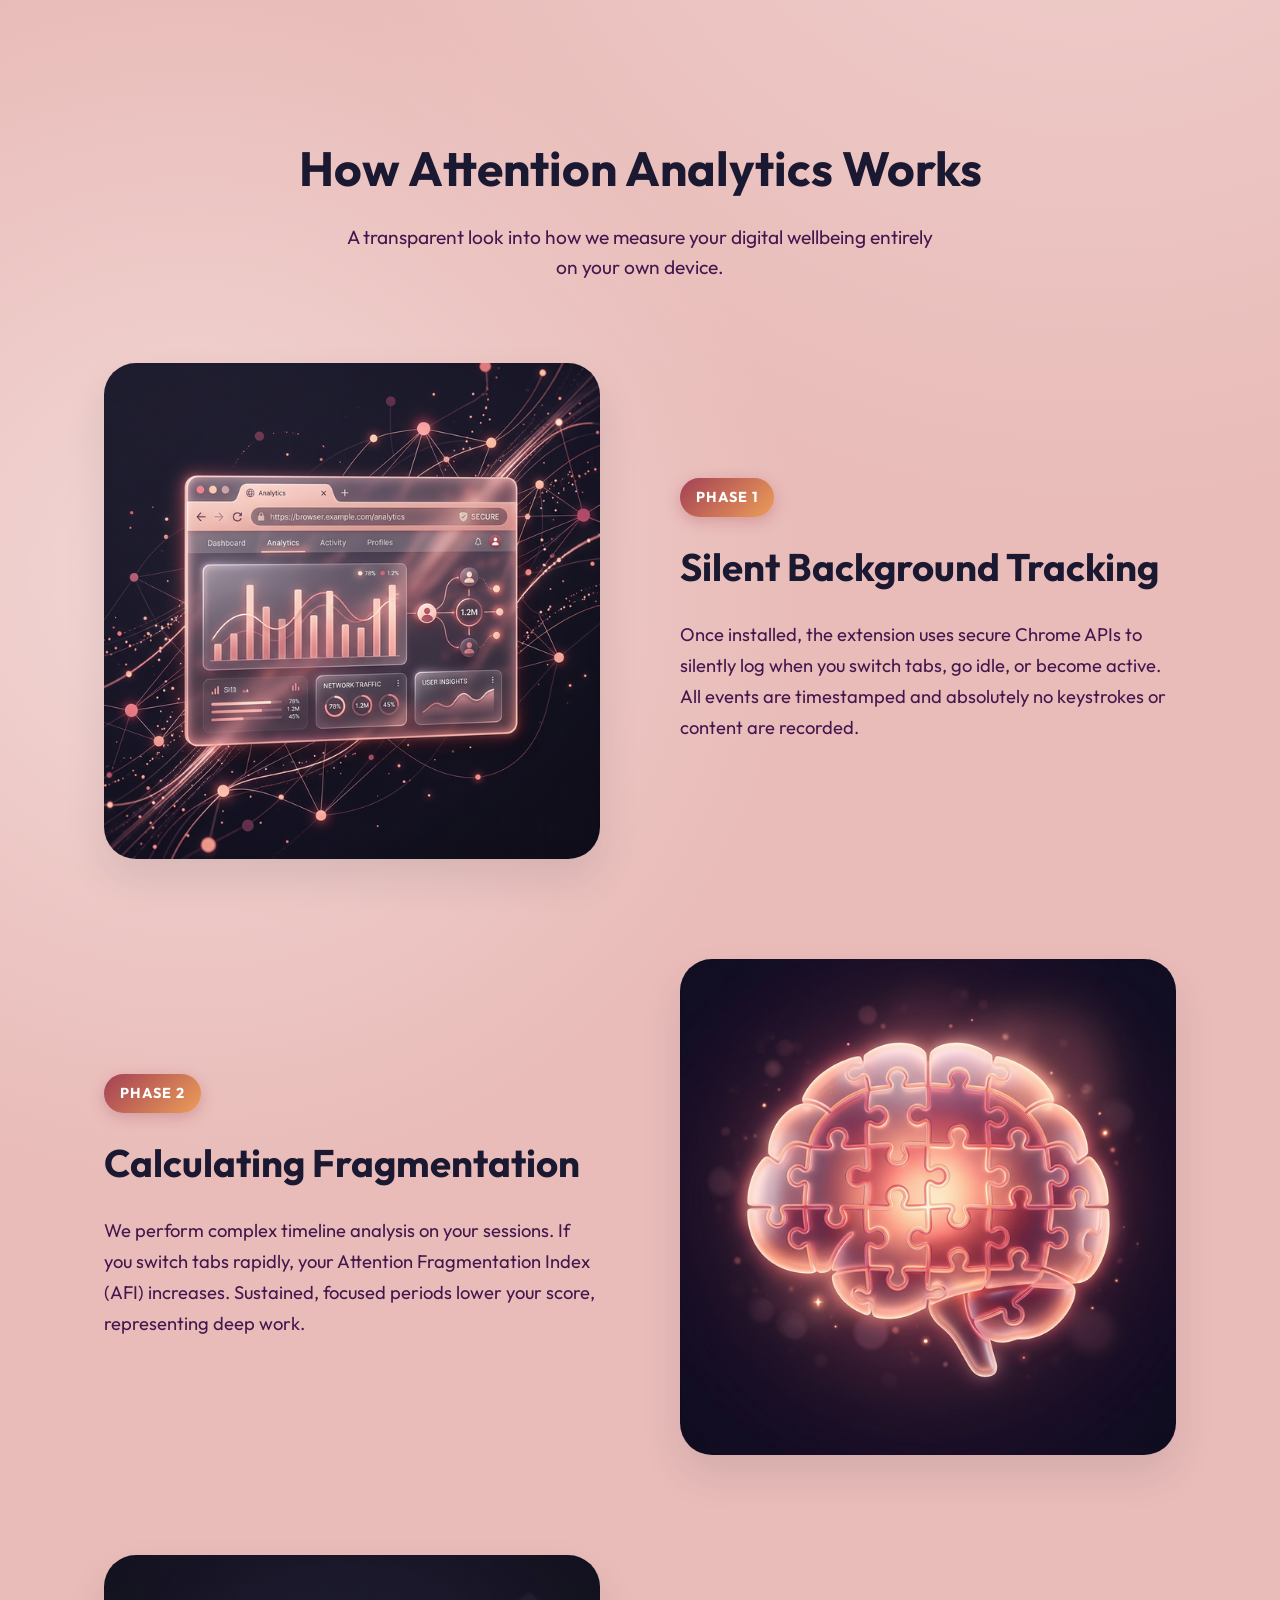
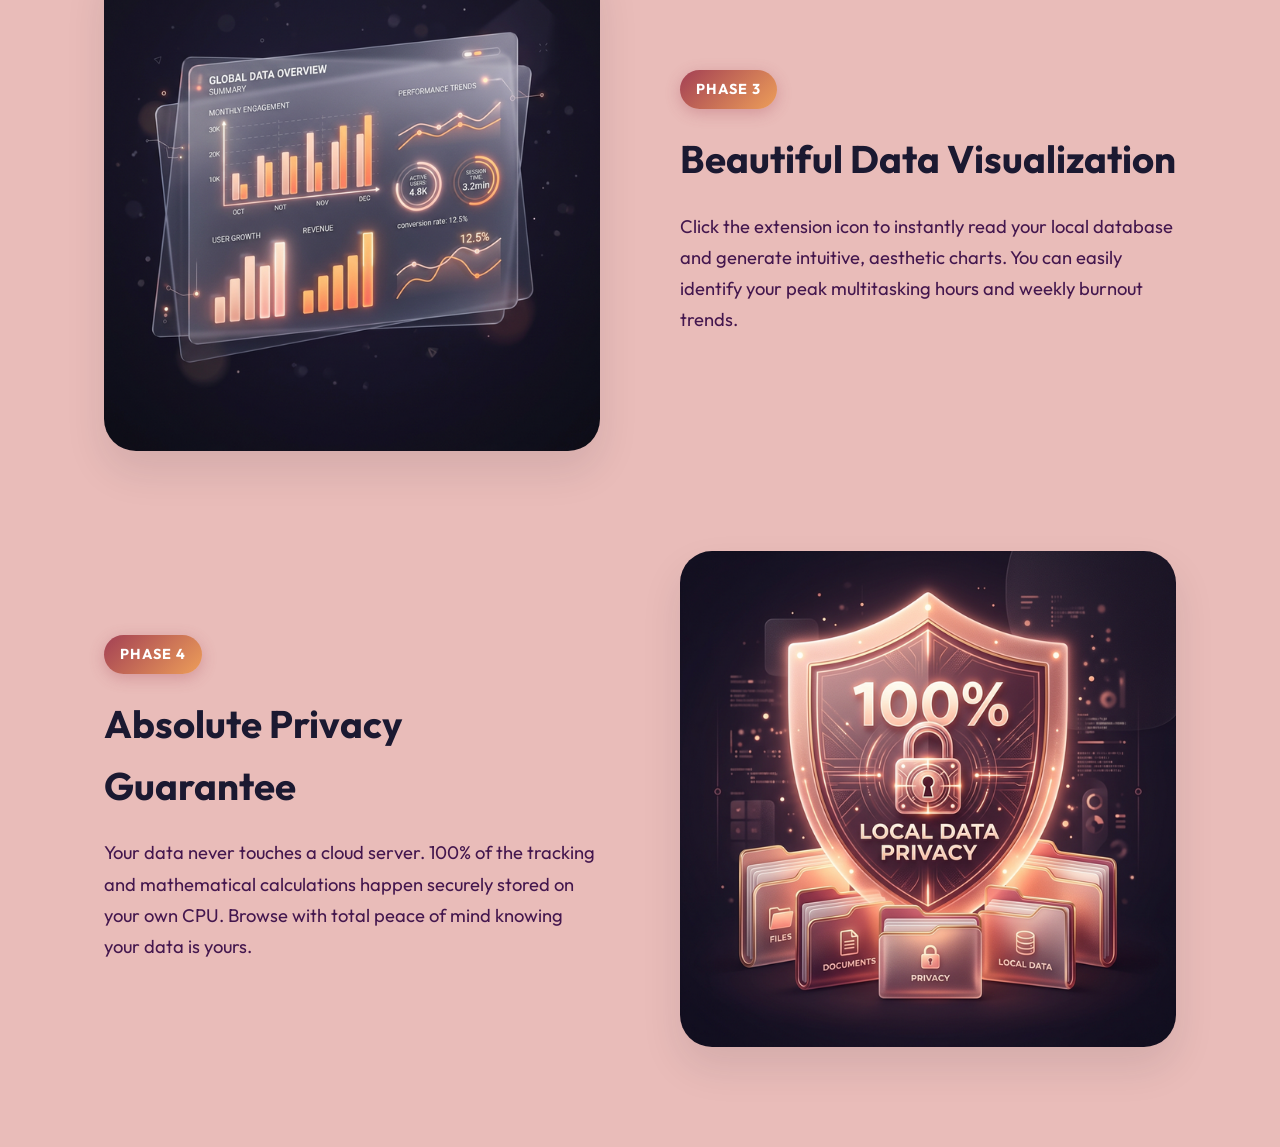
==== commit cbb8c2f9: "fix: add ?v=2.0 cache bust to force fresh CSS load on all pages" ====
--- a/attention-website/index.html
+++ b/attention-website/index.html
@@ -7,7 +7,7 @@
   <title>Attention Analytics | Regain Your Focus</title>
   <meta name="description"
     content="A powerful Chrome Extension that measures information overload and attention fragmentation using your real browsing activity.">
-  <link rel="stylesheet" href="style.css">
+  <link rel="stylesheet" href="style.css?v=2.0">
   <!-- Fonts -->
   <link rel="preconnect" href="https://fonts.googleapis.com">
   <link rel="preconnect" href="https://fonts.gstatic.com" crossorigin>
@@ -196,4 +196,4 @@
   <script src="main.js"></script>
 </body>
 
-</html>+</html>
--- a/attention-website/style.css
+++ b/attention-website/style.css
@@ -54,61 +54,102 @@
 }
 
 /* Buttons */
+/* ── Buttons – Glossy frosted-glass (matches extension) ── */
 .btn {
   display: inline-flex;
   align-items: center;
   justify-content: center;
   gap: 8px;
-  padding: 10px 20px;
-  border-radius: 8px;
+  padding: 10px 22px;
+  border-radius: 12px;
   font-family: var(--font-main);
   font-weight: 600;
-  font-size: 0.95rem;
+  font-size: 0.9rem;
   cursor: pointer;
-  transition: all 0.2s ease;
-  border: none;
   text-decoration: none;
-}
+  border: 1px solid rgba(255,255,255,0.75);
+  background: rgba(255,255,255,0.72);
+  backdrop-filter: blur(8px);
+  -webkit-backdrop-filter: blur(8px);
+  color: var(--text-primary);
+  position: relative;
+  overflow: hidden;
+  box-shadow:
+    inset 0 1px 0 rgba(255,255,255,0.95),
+    0 3px 8px rgba(27,25,49,0.08);
+  transition: all 0.4s cubic-bezier(0.175, 0.885, 0.32, 1.275);
+}
+
+.btn::before {
+  content: "";
+  position: absolute;
+  inset: 0;
+  background: linear-gradient(180deg, rgba(255,255,255,0.28) 0%, transparent 60%);
+  pointer-events: none;
+  border-radius: inherit;
+}
+
+.btn:hover {
+  background: rgba(255,255,255,0.95);
+  transform: translateY(-2px);
+  box-shadow:
+    inset 0 1px 0 rgba(255,255,255,1),
+    0 8px 18px rgba(27,25,49,0.12);
+}
+
+.btn:active { transform: translateY(0) scale(0.97); }
 
 .btn-primary {
-  background: var(--brand-primary);
+  background: linear-gradient(135deg, var(--brand-primary) 0%, var(--brand-hover) 100%);
   color: white;
+  border-color: rgba(163,64,84,0.4);
+  box-shadow:
+    inset 0 1px 0 rgba(255,255,255,0.25),
+    0 4px 14px rgba(163,64,84,0.28);
 }
 
 .btn-primary:hover {
-  background: var(--brand-hover);
+  background: linear-gradient(135deg, #b84d63 0%, #7a2857 100%);
+  transform: translateY(-3px);
+  box-shadow:
+    inset 0 1px 0 rgba(255,255,255,0.25),
+    0 10px 22px rgba(163,64,84,0.40);
+}
+
+.btn-secondary {
+  background: rgba(255,255,255,0.82);
+  color: var(--text-primary);
+  border-color: rgba(255,255,255,0.9);
+  box-shadow:
+    inset 0 1px 0 rgba(255,255,255,0.95),
+    0 4px 10px rgba(27,25,49,0.07);
+}
+
+.btn-secondary:hover {
+  background: rgba(255,255,255,0.97);
   transform: translateY(-2px);
-  box-shadow: 0 10px 20px rgba(163, 64, 84, 0.3); /* Rose shadow */
-}
-
-.btn-secondary {
-  background: white;
-  color: #1B1931; /* Deep Plum */
-  border: none;
-  font-weight: 700;
-  box-shadow: 0 4px 10px rgba(27, 25, 49, 0.05);
-}
-
-.btn-secondary:hover {
-  background: rgba(255, 255, 255, 0.9);
+  box-shadow:
+    inset 0 1px 0 rgba(255,255,255,1),
+    0 8px 18px rgba(27,25,49,0.12);
+}
+
+.btn-outline {
+  background: rgba(255,255,255,0.45);
+  color: var(--brand-hover);
+  border: 1px solid rgba(102,34,73,0.35);
+  box-shadow: inset 0 1px 0 rgba(255,255,255,0.8), 0 3px 8px rgba(27,25,49,0.06);
+}
+
+.btn-outline:hover {
+  background: rgba(255,255,255,0.75);
   transform: translateY(-2px);
-  box-shadow: 0 8px 15px rgba(27, 25, 49, 0.1);
-}
-
-.btn-outline {
-  background: transparent;
-  color: var(--brand-hover);
-  border: 1px solid var(--brand-hover);
-}
-
-.btn-outline:hover {
-  background: rgba(102, 34, 73, 0.1); /* brand-hover transparent */
+  box-shadow: inset 0 1px 0 rgba(255,255,255,1), 0 7px 16px rgba(102,34,73,0.12);
 }
 
 .btn-large {
-  padding: 16px 36px;
-  font-size: 1.15rem;
-  border-radius: 30px; /* High radius for pill shape */
+  padding: 14px 36px;
+  font-size: 1.05rem;
+  border-radius: 50px;
 }
 
 .chrome-icon {
@@ -116,30 +157,30 @@
   height: 24px;
 }
 
-/* Navbar */
+/* Navigation Bar */
 .navbar {
   display: flex;
   justify-content: space-between;
   align-items: center;
-  padding: 20px 5%;
-  border-bottom: 1px solid var(--border-subtle);
-  background: rgba(233, 188, 185, 0.6); /* bg pastel somewhat transparent */
-  backdrop-filter: blur(20px);
+  padding: 15px 5%;
+  background: rgba(255, 255, 255, 0.85); /* Frost glass */
+  backdrop-filter: blur(16px);
+  -webkit-backdrop-filter: blur(16px);
   position: sticky;
   top: 0;
   z-index: 100;
+  border-bottom: 1px solid rgba(255, 255, 255, 0.3);
+  box-shadow: 0 4px 30px rgba(0, 0, 0, 0.05);
 }
 
 .logo {
   display: flex;
   align-items: center;
-  gap: 10px;
+  gap: 15px;
   font-weight: 700;
-  font-size: 1.2rem;
-}
-
-.logo-icon {
-  font-size: 1.5rem;
+  font-size: 1.6rem;
+  color: var(--text-primary);
+  text-decoration: none;
 }
 
 .nav-links {
@@ -529,14 +570,10 @@
 }
 
 .logo-img {
-  width: 32px;
-  height: 32px;
+  width: 56px;
+  height: 56px;
   object-fit: contain;
-  transition: transform 0.3s ease;
-}
-
-.logo:hover .logo-img {
-  transform: rotate(-10deg) scale(1.1);
+  filter: drop-shadow(0 4px 12px rgba(163, 64, 84, 0.3));
 }
 
 .modal {
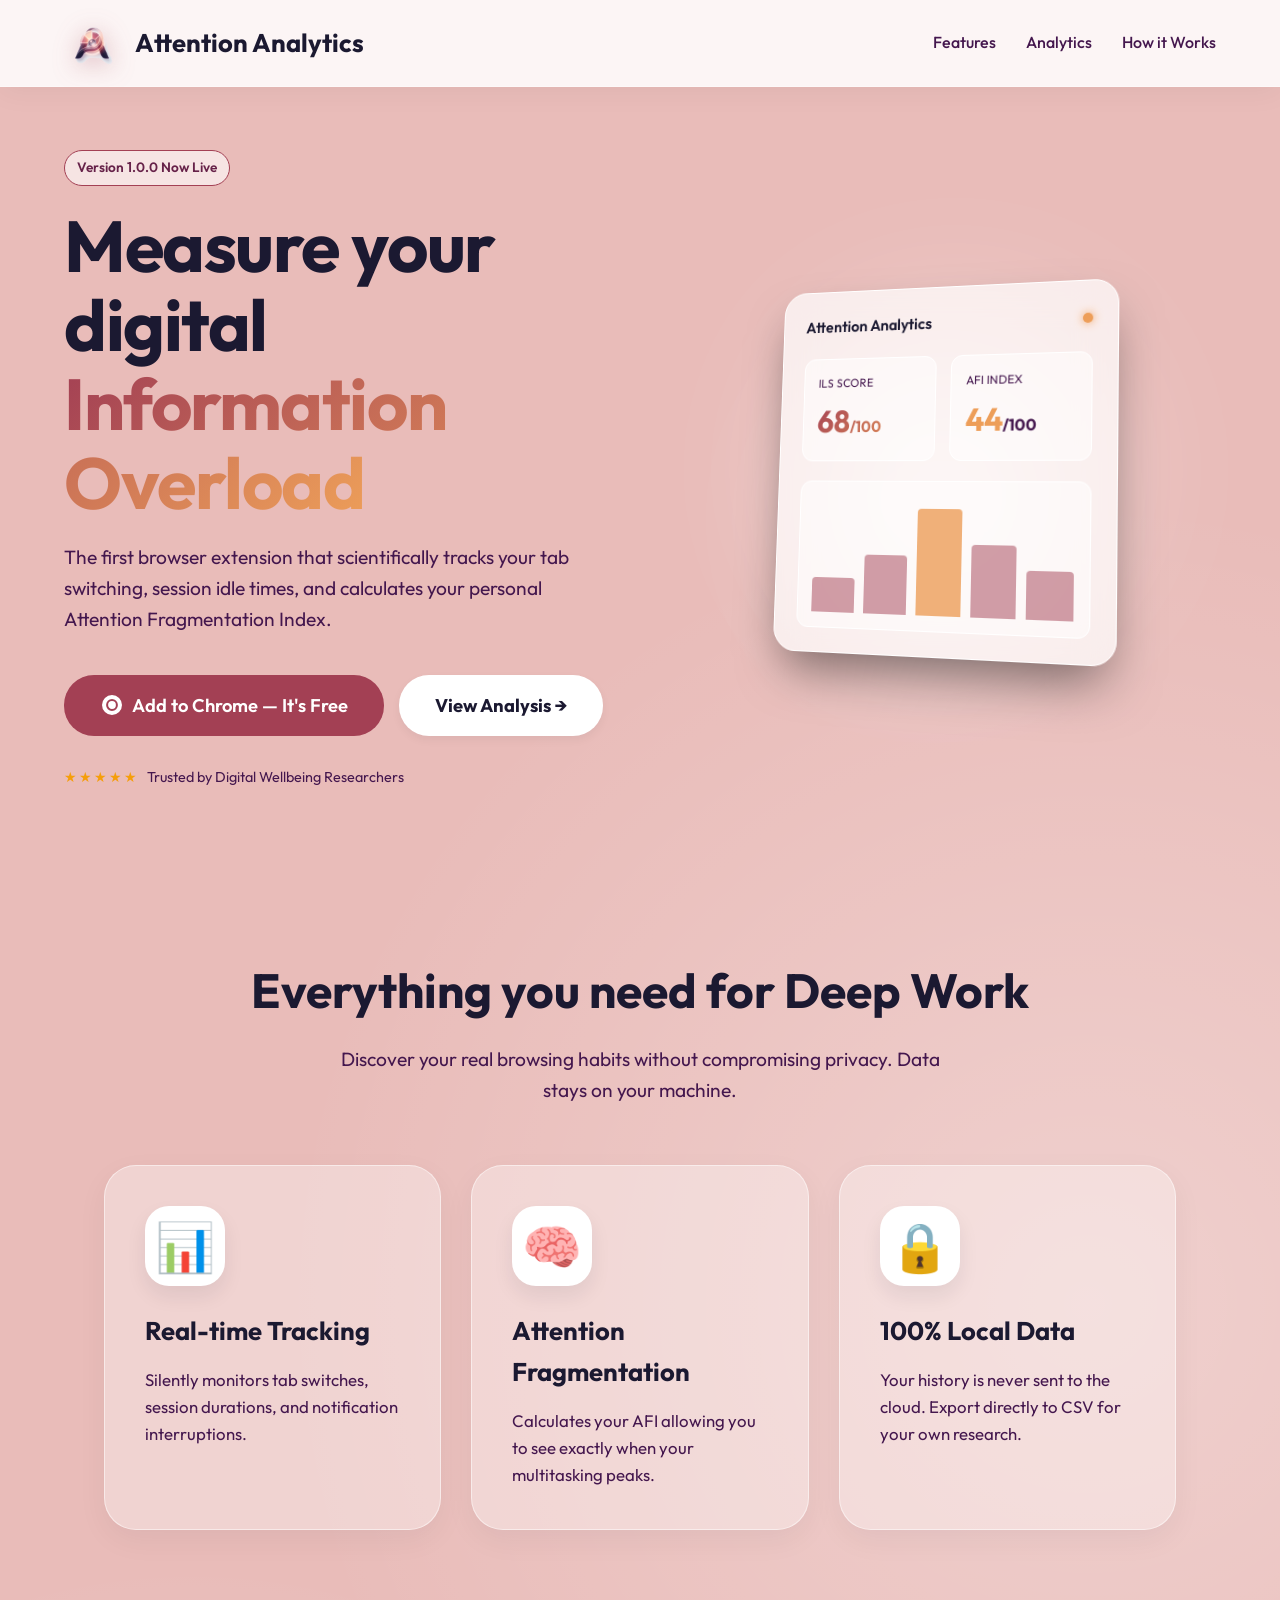
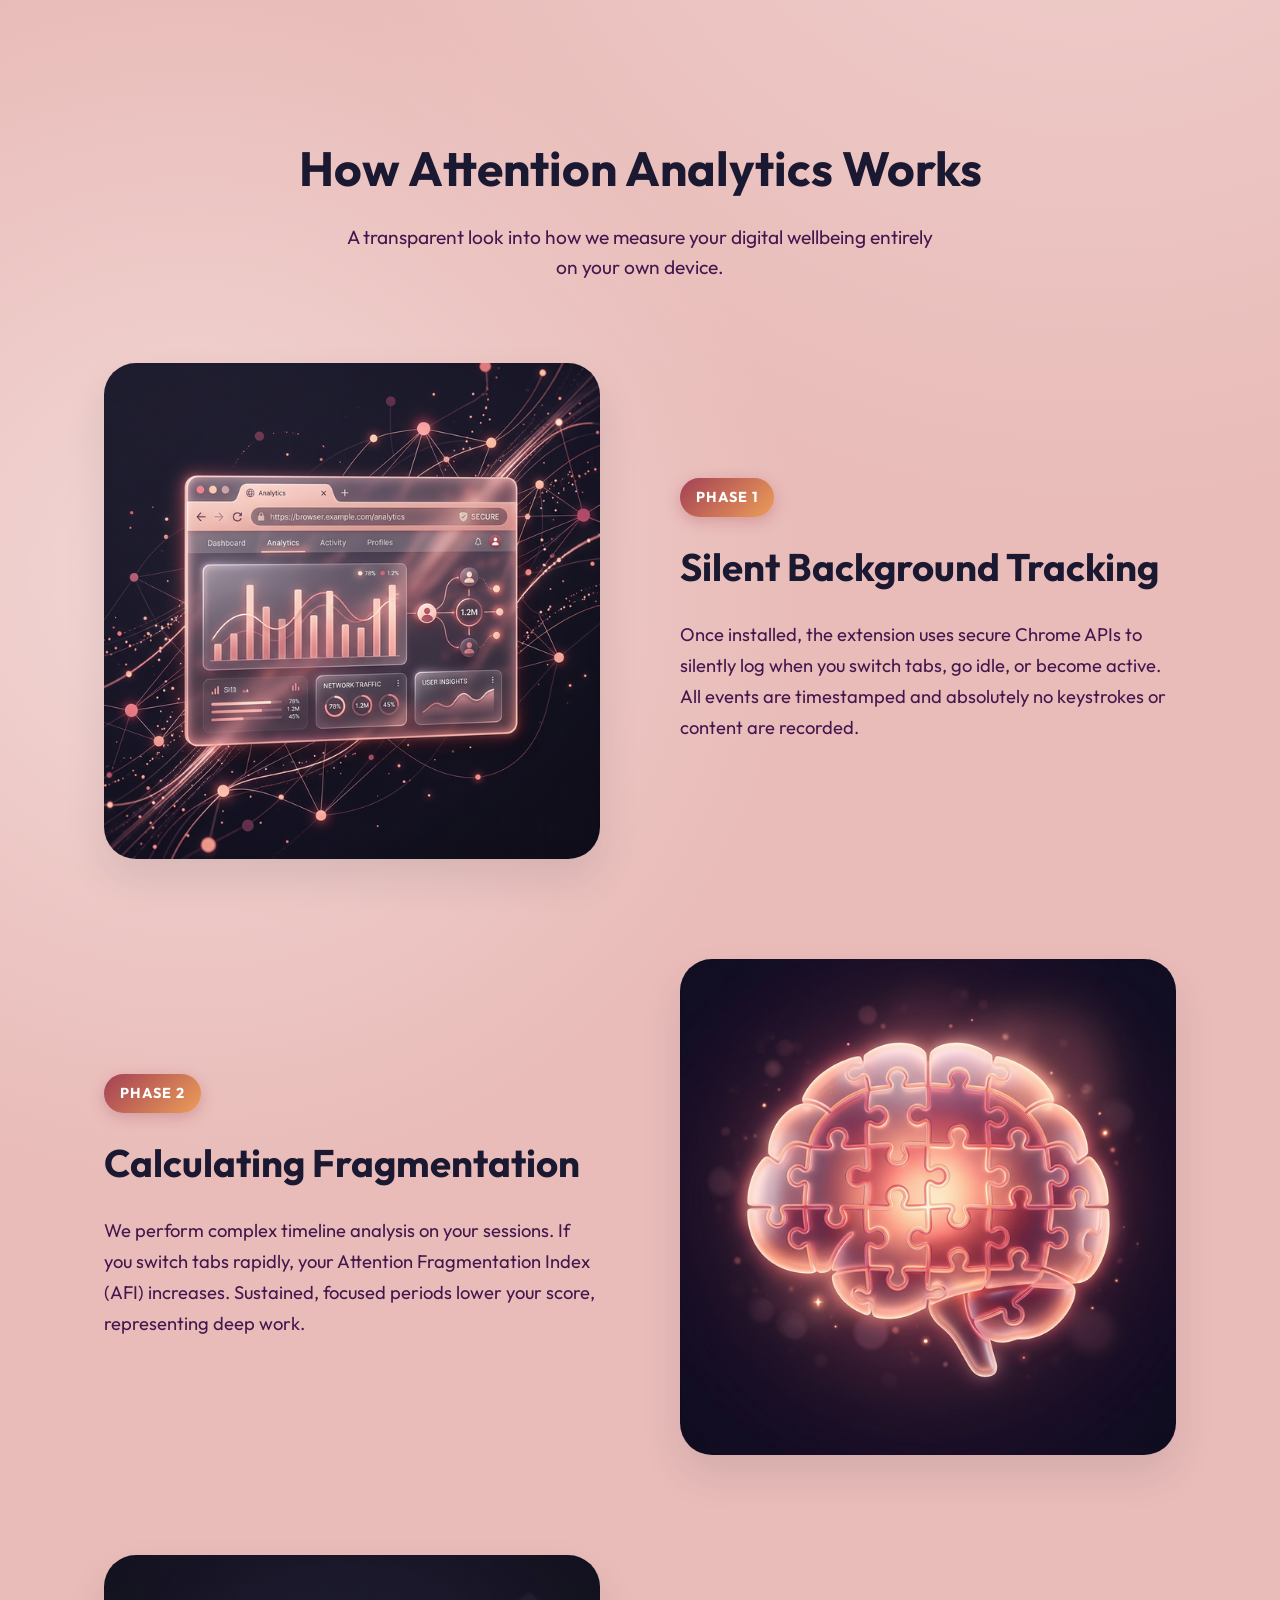
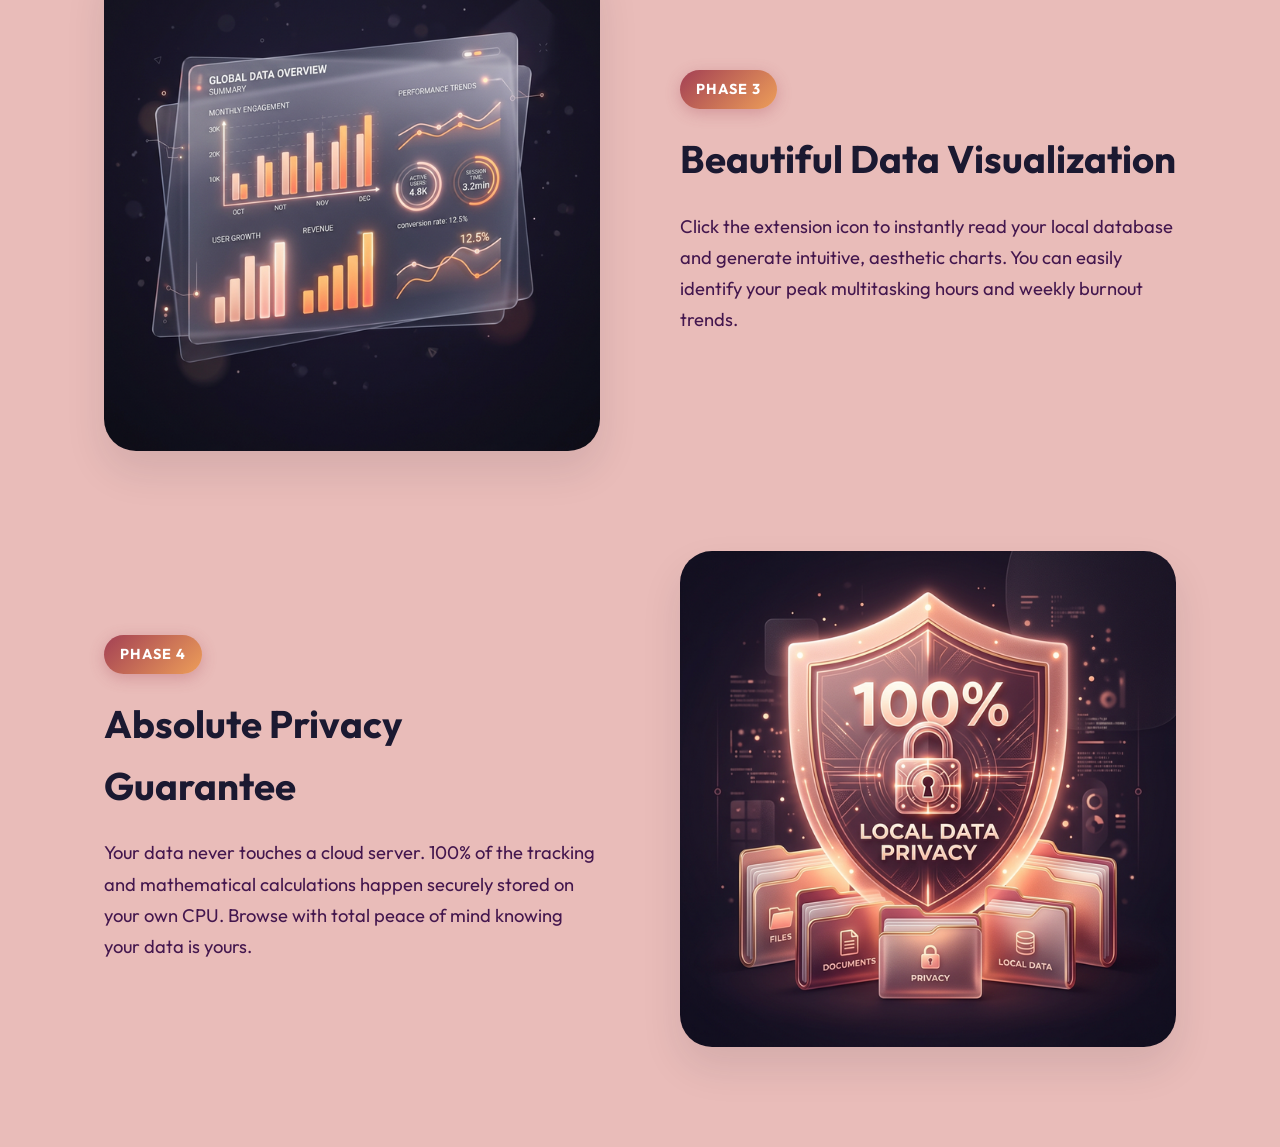
==== commit 52632931: "fix: bump CSS version to 2.1 to invalidate CDN cache and restore original buttons" ====
--- a/attention-website/index.html
+++ b/attention-website/index.html
@@ -7,7 +7,7 @@
   <title>Attention Analytics | Regain Your Focus</title>
   <meta name="description"
     content="A powerful Chrome Extension that measures information overload and attention fragmentation using your real browsing activity.">
-  <link rel="stylesheet" href="style.css?v=2.0">
+  <link rel="stylesheet" href="style.css?v=2.1">
   <!-- Fonts -->
   <link rel="preconnect" href="https://fonts.googleapis.com">
   <link rel="preconnect" href="https://fonts.gstatic.com" crossorigin>
--- a/attention-website/style.css
+++ b/attention-website/style.css
@@ -54,102 +54,61 @@
 }
 
 /* Buttons */
-/* ── Buttons – Glossy frosted-glass (matches extension) ── */
 .btn {
   display: inline-flex;
   align-items: center;
   justify-content: center;
   gap: 8px;
-  padding: 10px 22px;
-  border-radius: 12px;
+  padding: 10px 20px;
+  border-radius: 8px;
   font-family: var(--font-main);
   font-weight: 600;
-  font-size: 0.9rem;
+  font-size: 0.95rem;
   cursor: pointer;
+  transition: all 0.2s ease;
+  border: none;
   text-decoration: none;
-  border: 1px solid rgba(255,255,255,0.75);
-  background: rgba(255,255,255,0.72);
-  backdrop-filter: blur(8px);
-  -webkit-backdrop-filter: blur(8px);
-  color: var(--text-primary);
-  position: relative;
-  overflow: hidden;
-  box-shadow:
-    inset 0 1px 0 rgba(255,255,255,0.95),
-    0 3px 8px rgba(27,25,49,0.08);
-  transition: all 0.4s cubic-bezier(0.175, 0.885, 0.32, 1.275);
-}
-
-.btn::before {
-  content: "";
-  position: absolute;
-  inset: 0;
-  background: linear-gradient(180deg, rgba(255,255,255,0.28) 0%, transparent 60%);
-  pointer-events: none;
-  border-radius: inherit;
-}
-
-.btn:hover {
-  background: rgba(255,255,255,0.95);
+}
+
+.btn-primary {
+  background: var(--brand-primary);
+  color: white;
+}
+
+.btn-primary:hover {
+  background: var(--brand-hover);
   transform: translateY(-2px);
-  box-shadow:
-    inset 0 1px 0 rgba(255,255,255,1),
-    0 8px 18px rgba(27,25,49,0.12);
-}
-
-.btn:active { transform: translateY(0) scale(0.97); }
-
-.btn-primary {
-  background: linear-gradient(135deg, var(--brand-primary) 0%, var(--brand-hover) 100%);
-  color: white;
-  border-color: rgba(163,64,84,0.4);
-  box-shadow:
-    inset 0 1px 0 rgba(255,255,255,0.25),
-    0 4px 14px rgba(163,64,84,0.28);
-}
-
-.btn-primary:hover {
-  background: linear-gradient(135deg, #b84d63 0%, #7a2857 100%);
-  transform: translateY(-3px);
-  box-shadow:
-    inset 0 1px 0 rgba(255,255,255,0.25),
-    0 10px 22px rgba(163,64,84,0.40);
+  box-shadow: 0 10px 20px rgba(163, 64, 84, 0.3); /* Rose shadow */
 }
 
 .btn-secondary {
-  background: rgba(255,255,255,0.82);
-  color: var(--text-primary);
-  border-color: rgba(255,255,255,0.9);
-  box-shadow:
-    inset 0 1px 0 rgba(255,255,255,0.95),
-    0 4px 10px rgba(27,25,49,0.07);
+  background: white;
+  color: #1B1931; /* Deep Plum */
+  border: none;
+  font-weight: 700;
+  box-shadow: 0 4px 10px rgba(27, 25, 49, 0.05);
 }
 
 .btn-secondary:hover {
-  background: rgba(255,255,255,0.97);
+  background: rgba(255, 255, 255, 0.9);
   transform: translateY(-2px);
-  box-shadow:
-    inset 0 1px 0 rgba(255,255,255,1),
-    0 8px 18px rgba(27,25,49,0.12);
+  box-shadow: 0 8px 15px rgba(27, 25, 49, 0.1);
 }
 
 .btn-outline {
-  background: rgba(255,255,255,0.45);
+  background: transparent;
   color: var(--brand-hover);
-  border: 1px solid rgba(102,34,73,0.35);
-  box-shadow: inset 0 1px 0 rgba(255,255,255,0.8), 0 3px 8px rgba(27,25,49,0.06);
+  border: 1px solid var(--brand-hover);
 }
 
 .btn-outline:hover {
-  background: rgba(255,255,255,0.75);
-  transform: translateY(-2px);
-  box-shadow: inset 0 1px 0 rgba(255,255,255,1), 0 7px 16px rgba(102,34,73,0.12);
+  background: rgba(102, 34, 73, 0.1); /* brand-hover transparent */
 }
 
 .btn-large {
-  padding: 14px 36px;
-  font-size: 1.05rem;
-  border-radius: 50px;
+  padding: 16px 36px;
+  font-size: 1.15rem;
+  border-radius: 30px; /* High radius for pill shape */
 }
 
 .chrome-icon {
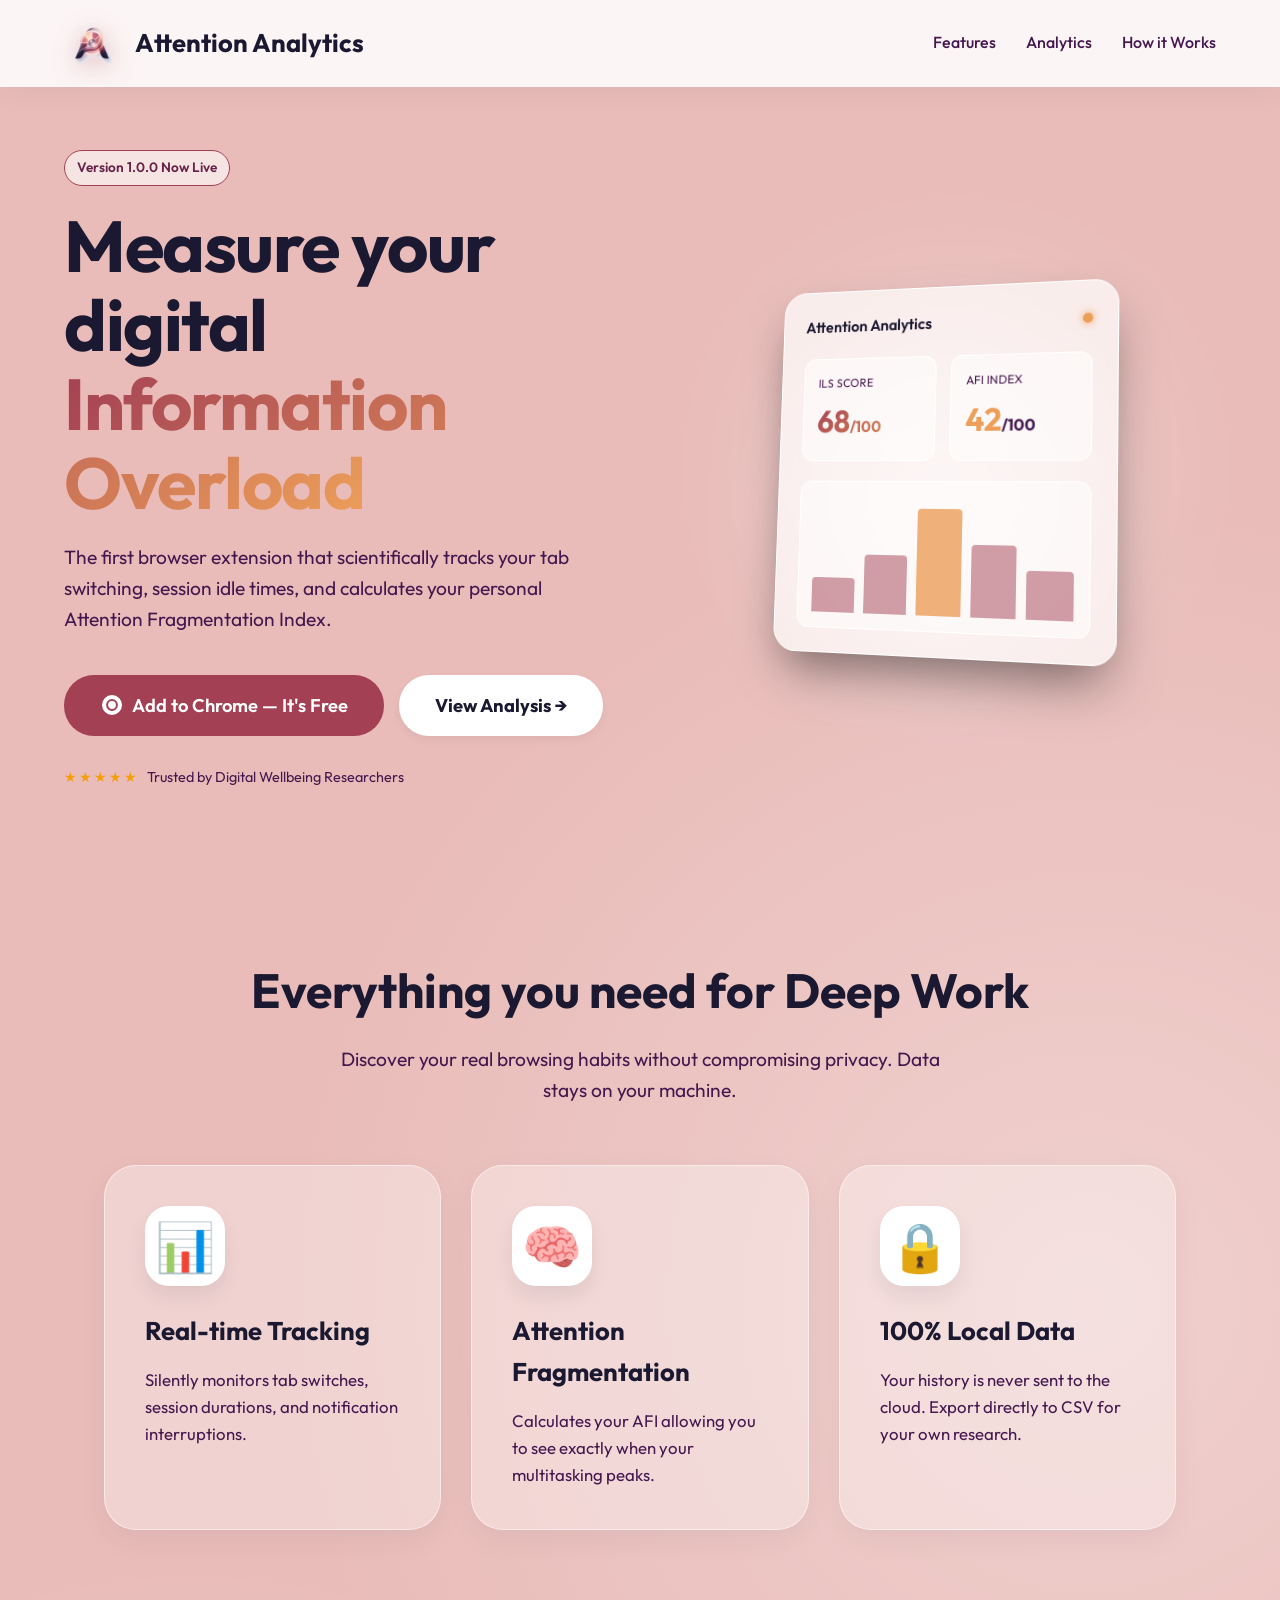
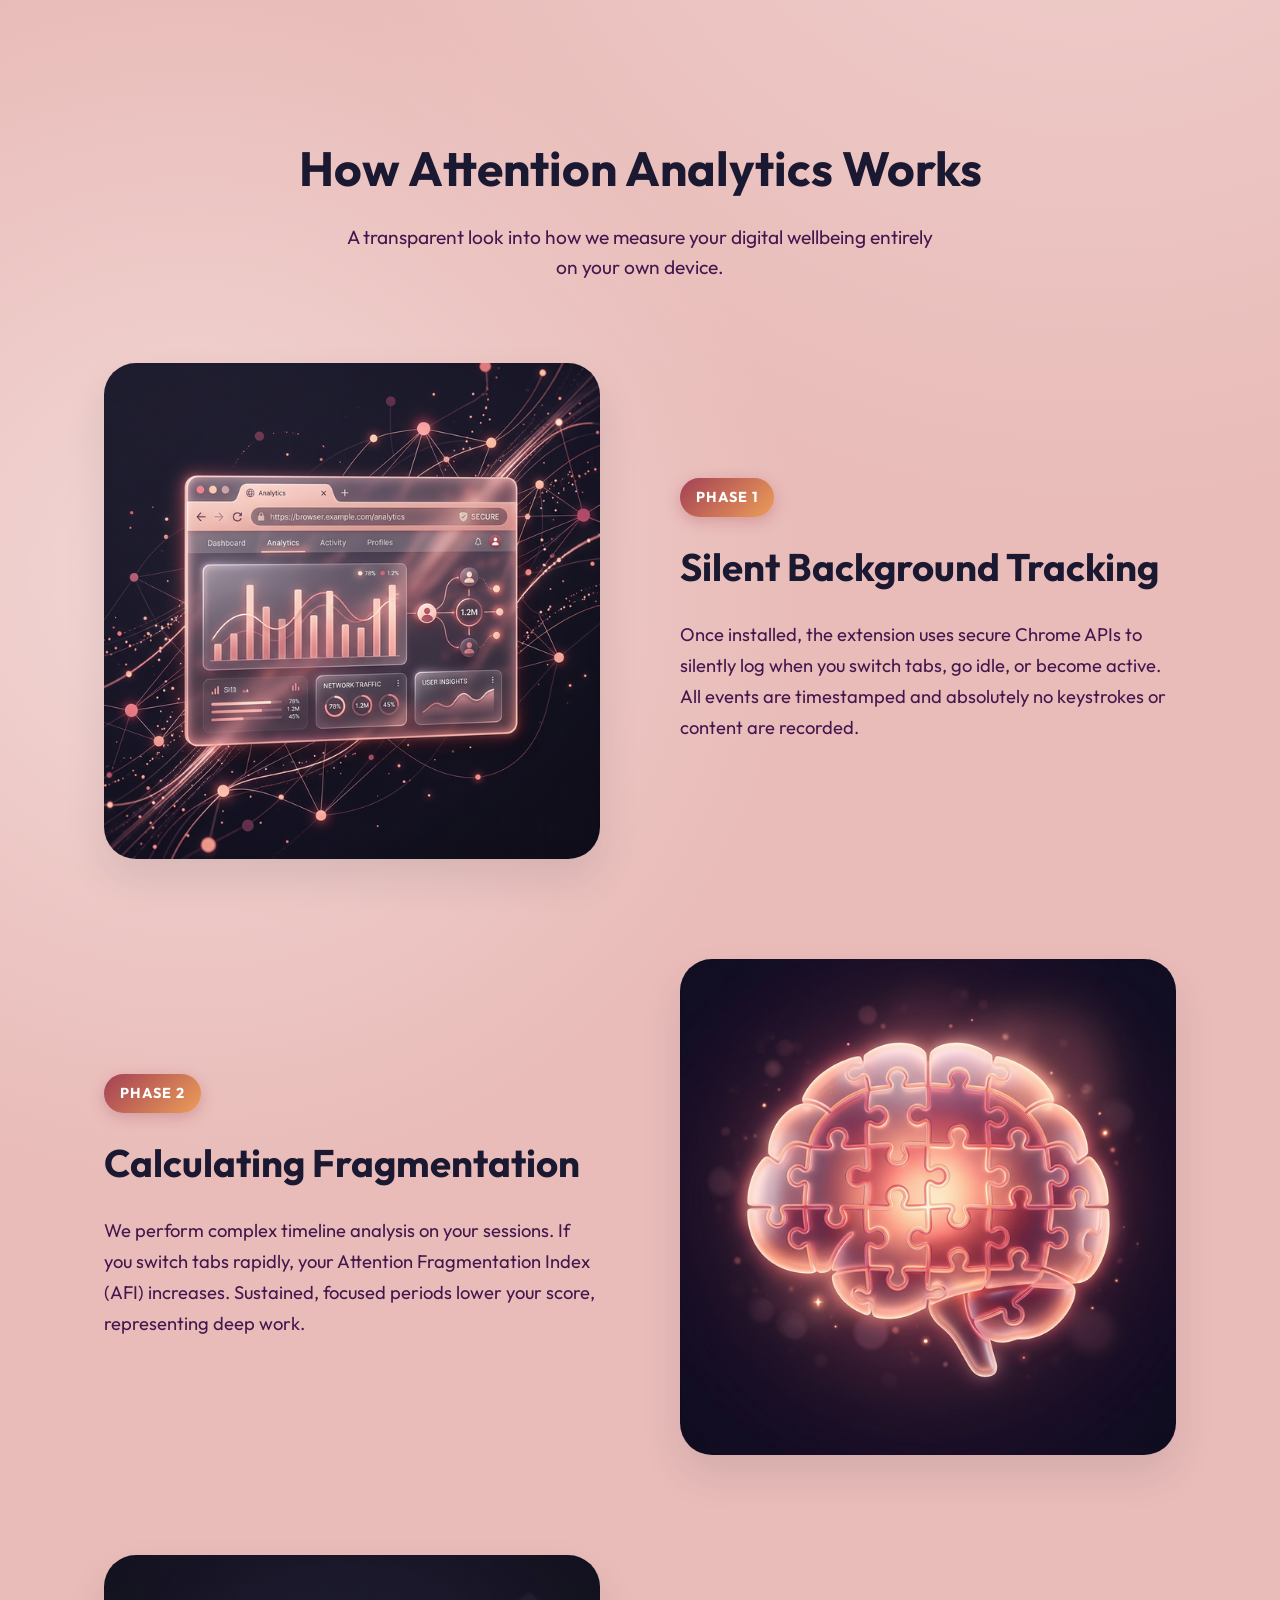
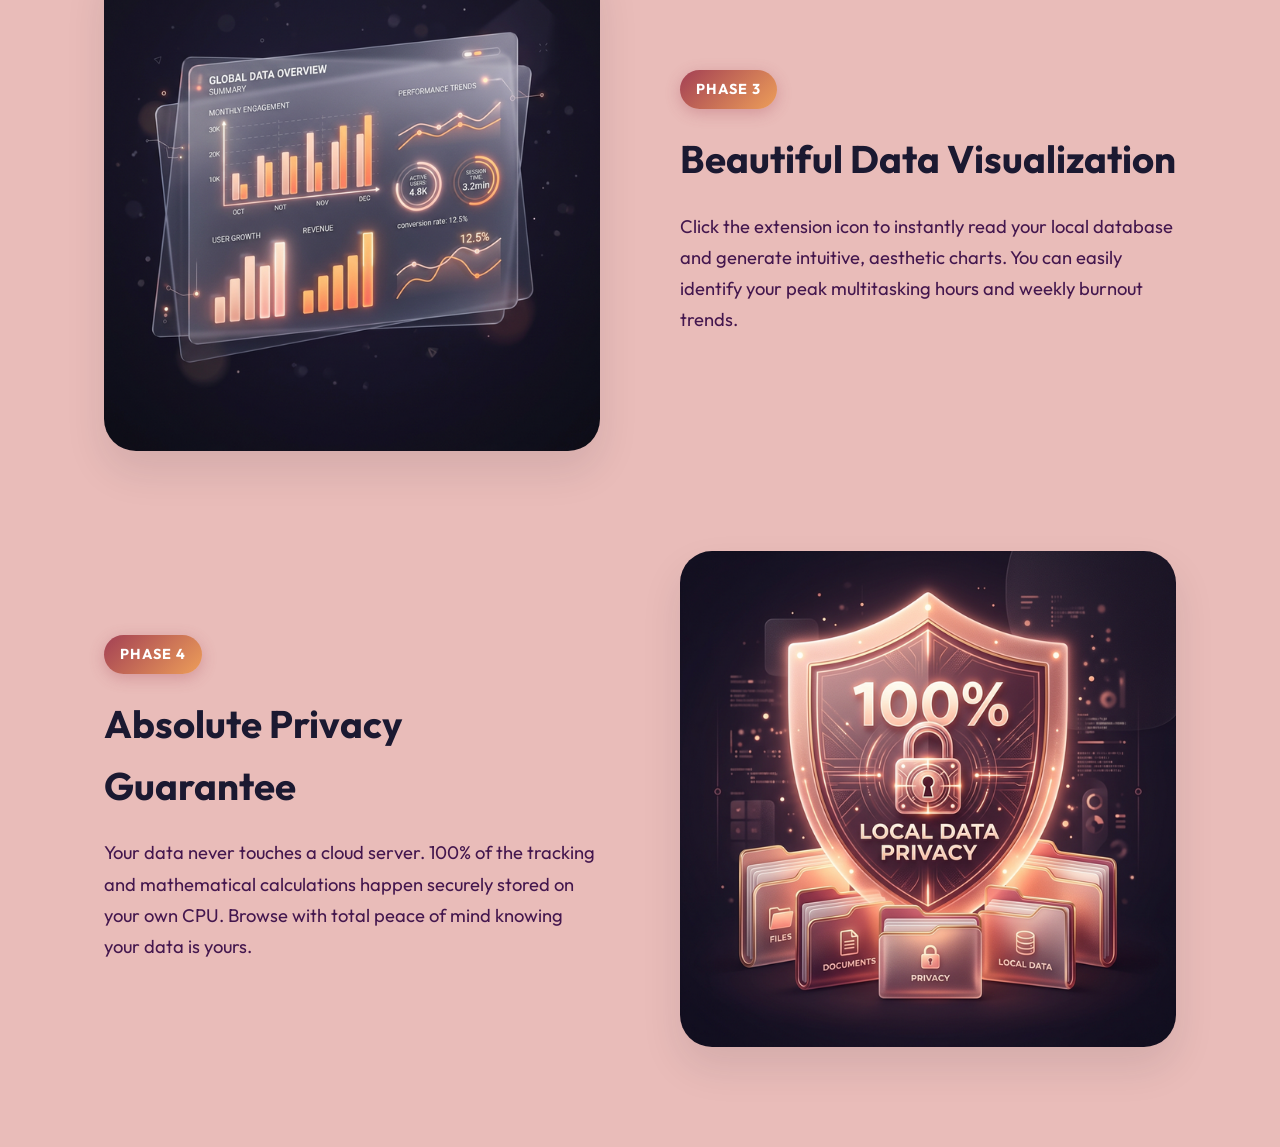
==== commit 74d5dc90: "final project sync: integrated real notifications, SVG icons, and premium UI polish" ====
--- a/attention-website/index.html
+++ b/attention-website/index.html
@@ -65,11 +65,13 @@
         <div class="mock-score-board">
           <div class="mock-score-card">
             <span class="mock-score-title">ILS Score</span>
-            <span class="mock-score-val gradient-text" id="hero-ils">68<span style="font-size:0.5em;color:var(--text-muted)">/100</span></span>
+            <span class="mock-score-val gradient-text" id="hero-ils">68<span
+                style="font-size:0.5em;color:var(--text-muted)">/100</span></span>
           </div>
           <div class="mock-score-card">
             <span class="mock-score-title">AFI Index</span>
-            <span class="mock-score-val text-warning" id="hero-afi">42<span style="font-size:0.5em;color:var(--text-muted)">/100</span></span>
+            <span class="mock-score-val text-warning" id="hero-afi">42<span
+                style="font-size:0.5em;color:var(--text-muted)">/100</span></span>
           </div>
         </div>
         <div class="mock-chart">
@@ -126,10 +128,11 @@
         <div class="how-content">
           <div class="step-badge">Phase 1</div>
           <h3>Silent Background Tracking</h3>
-          <p>Once installed, the extension uses secure Chrome APIs to silently log when you switch tabs, go idle, or become active. All events are timestamped and absolutely no keystrokes or content are recorded.</p>
-        </div>
-      </div>
-      
+          <p>Once installed, the extension uses secure Chrome APIs to silently log when you switch tabs, go idle, or
+            become active. All events are timestamped and absolutely no keystrokes or content are recorded.</p>
+        </div>
+      </div>
+
       <!-- Step 2 -->
       <div class="how-step reverse">
         <div class="how-image">
@@ -138,7 +141,9 @@
         <div class="how-content">
           <div class="step-badge">Phase 2</div>
           <h3>Calculating Fragmentation</h3>
-          <p>We perform complex timeline analysis on your sessions. If you switch tabs rapidly, your Attention Fragmentation Index (AFI) increases. Sustained, focused periods lower your score, representing deep work.</p>
+          <p>We perform complex timeline analysis on your sessions. If you switch tabs rapidly, your Attention
+            Fragmentation Index (AFI) increases. Sustained, focused periods lower your score, representing deep work.
+          </p>
         </div>
       </div>
 
@@ -150,7 +155,8 @@
         <div class="how-content">
           <div class="step-badge">Phase 3</div>
           <h3>Beautiful Data Visualization</h3>
-          <p>Click the extension icon to instantly read your local database and generate intuitive, aesthetic charts. You can easily identify your peak multitasking hours and weekly burnout trends.</p>
+          <p>Click the extension icon to instantly read your local database and generate intuitive, aesthetic charts.
+            You can easily identify your peak multitasking hours and weekly burnout trends.</p>
         </div>
       </div>
 
@@ -162,7 +168,8 @@
         <div class="how-content">
           <div class="step-badge">Phase 4</div>
           <h3>Absolute Privacy Guarantee</h3>
-          <p>Your data never touches a cloud server. 100% of the tracking and mathematical calculations happen securely stored on your own CPU. Browse with total peace of mind knowing your data is yours.</p>
+          <p>Your data never touches a cloud server. 100% of the tracking and mathematical calculations happen securely
+            stored on your own CPU. Browse with total peace of mind knowing your data is yours.</p>
         </div>
       </div>
     </div>
@@ -196,4 +203,4 @@
   <script src="main.js"></script>
 </body>
 
-</html>
+</html>
--- a/attention-website/style.css
+++ b/attention-website/style.css
@@ -1,14 +1,21 @@
 :root {
-  --bg-dark: #E9BCB9; /* Lightest Peach Background */
-  --bg-card: rgba(255, 255, 255, 0.45); /* Frosty White Panels */
+  --bg-dark: #E9BCB9;
+  /* Lightest Peach Background */
+  --bg-card: rgba(255, 255, 255, 0.45);
+  /* Frosty White Panels */
   --border-subtle: rgba(255, 255, 255, 0.5);
-  --text-primary: #1B1931; /* Darkest Navy/Plum */
-  --text-muted: #44174E; /* Deep Berry */
-
-  --brand-primary: #A34054; /* Rose Accent */
-  --brand-hover: #662249; /* Darker Berry Hover */
+  --text-primary: #1B1931;
+  /* Darkest Navy/Plum */
+  --text-muted: #44174E;
+  /* Deep Berry */
+
+  --brand-primary: #A34054;
+  /* Rose Accent */
+  --brand-hover: #662249;
+  /* Darker Berry Hover */
   --brand-gradient: linear-gradient(135deg, #A34054, #ED9E59);
-  --warning: #ED9E59; /* Orange/Peach Accent */
+  --warning: #ED9E59;
+  /* Orange/Peach Accent */
 
   --font-main: 'Outfit', sans-serif;
   --radius-lg: 24px;
@@ -78,12 +85,14 @@
 .btn-primary:hover {
   background: var(--brand-hover);
   transform: translateY(-2px);
-  box-shadow: 0 10px 20px rgba(163, 64, 84, 0.3); /* Rose shadow */
+  box-shadow: 0 10px 20px rgba(163, 64, 84, 0.3);
+  /* Rose shadow */
 }
 
 .btn-secondary {
   background: white;
-  color: #1B1931; /* Deep Plum */
+  color: #1B1931;
+  /* Deep Plum */
   border: none;
   font-weight: 700;
   box-shadow: 0 4px 10px rgba(27, 25, 49, 0.05);
@@ -102,13 +111,15 @@
 }
 
 .btn-outline:hover {
-  background: rgba(102, 34, 73, 0.1); /* brand-hover transparent */
+  background: rgba(102, 34, 73, 0.1);
+  /* brand-hover transparent */
 }
 
 .btn-large {
   padding: 16px 36px;
   font-size: 1.15rem;
-  border-radius: 30px; /* High radius for pill shape */
+  border-radius: 30px;
+  /* High radius for pill shape */
 }
 
 .chrome-icon {
@@ -122,7 +133,8 @@
   justify-content: space-between;
   align-items: center;
   padding: 15px 5%;
-  background: rgba(255, 255, 255, 0.85); /* Frost glass */
+  background: rgba(255, 255, 255, 0.85);
+  /* Frost glass */
   backdrop-filter: blur(16px);
   -webkit-backdrop-filter: blur(16px);
   position: sticky;
@@ -407,7 +419,8 @@
   height: 80px;
   background: #ffffff;
   border-radius: 24px;
-  box-shadow: 0 10px 20px rgba(27, 25, 49, 0.08); /* Icon shadow */
+  box-shadow: 0 10px 20px rgba(27, 25, 49, 0.08);
+  /* Icon shadow */
   transition: transform 0.5s cubic-bezier(0.175, 0.885, 0.32, 1.275);
 }
 
@@ -600,4 +613,116 @@
 
 .modal-actions .btn-outline:hover {
   background: #f5f5f5;
+}
+
+/* Responsiveness */
+@media (max-width: 1024px) {
+  .hero-title {
+    font-size: 3.5rem;
+  }
+
+  .features-grid {
+    grid-template-columns: repeat(2, 1fr);
+  }
+}
+
+@media (max-width: 768px) {
+  .navbar {
+    padding: 10px 5%;
+    flex-direction: column;
+    gap: 15px;
+    text-align: center;
+  }
+
+  .nav-links {
+    gap: 15px;
+    font-size: 0.9rem;
+  }
+
+  .hero {
+    flex-direction: column;
+    text-align: center;
+    padding: 60px 5%;
+    min-height: auto;
+    gap: 40px;
+  }
+
+  .hero-content {
+    max-width: 100%;
+  }
+
+  .hero-title {
+    font-size: 2.8rem;
+  }
+
+  .hero-cta {
+    justify-content: center;
+    flex-wrap: wrap;
+  }
+
+  .social-proof {
+    justify-content: center;
+  }
+
+  .mock-extension {
+    width: 100%;
+    max-width: 320px;
+    transform: none;
+    margin: 0 auto;
+  }
+
+  .mock-extension:hover {
+    transform: translateY(-10px);
+  }
+
+  .features {
+    padding: 60px 5%;
+  }
+
+  .section-title h2 {
+    font-size: 2.2rem;
+  }
+
+  .features-grid {
+    grid-template-columns: 1fr;
+  }
+
+  .how-steps {
+    gap: 60px;
+  }
+
+  .how-step,
+  .how-step.reverse {
+    flex-direction: column;
+    text-align: center;
+    gap: 30px;
+  }
+
+  .how-content {
+    text-align: center;
+  }
+
+  .how-content h3 {
+    font-size: 1.8rem;
+  }
+
+  .modal {
+    width: 90%;
+    padding: 20px;
+    margin: 0 5%;
+  }
+}
+
+@media (max-width: 480px) {
+  .hero-title {
+    font-size: 2.2rem;
+  }
+
+  .hero-cta .btn {
+    width: 100%;
+  }
+
+  .mock-score-board {
+    flex-direction: column;
+  }
 }
